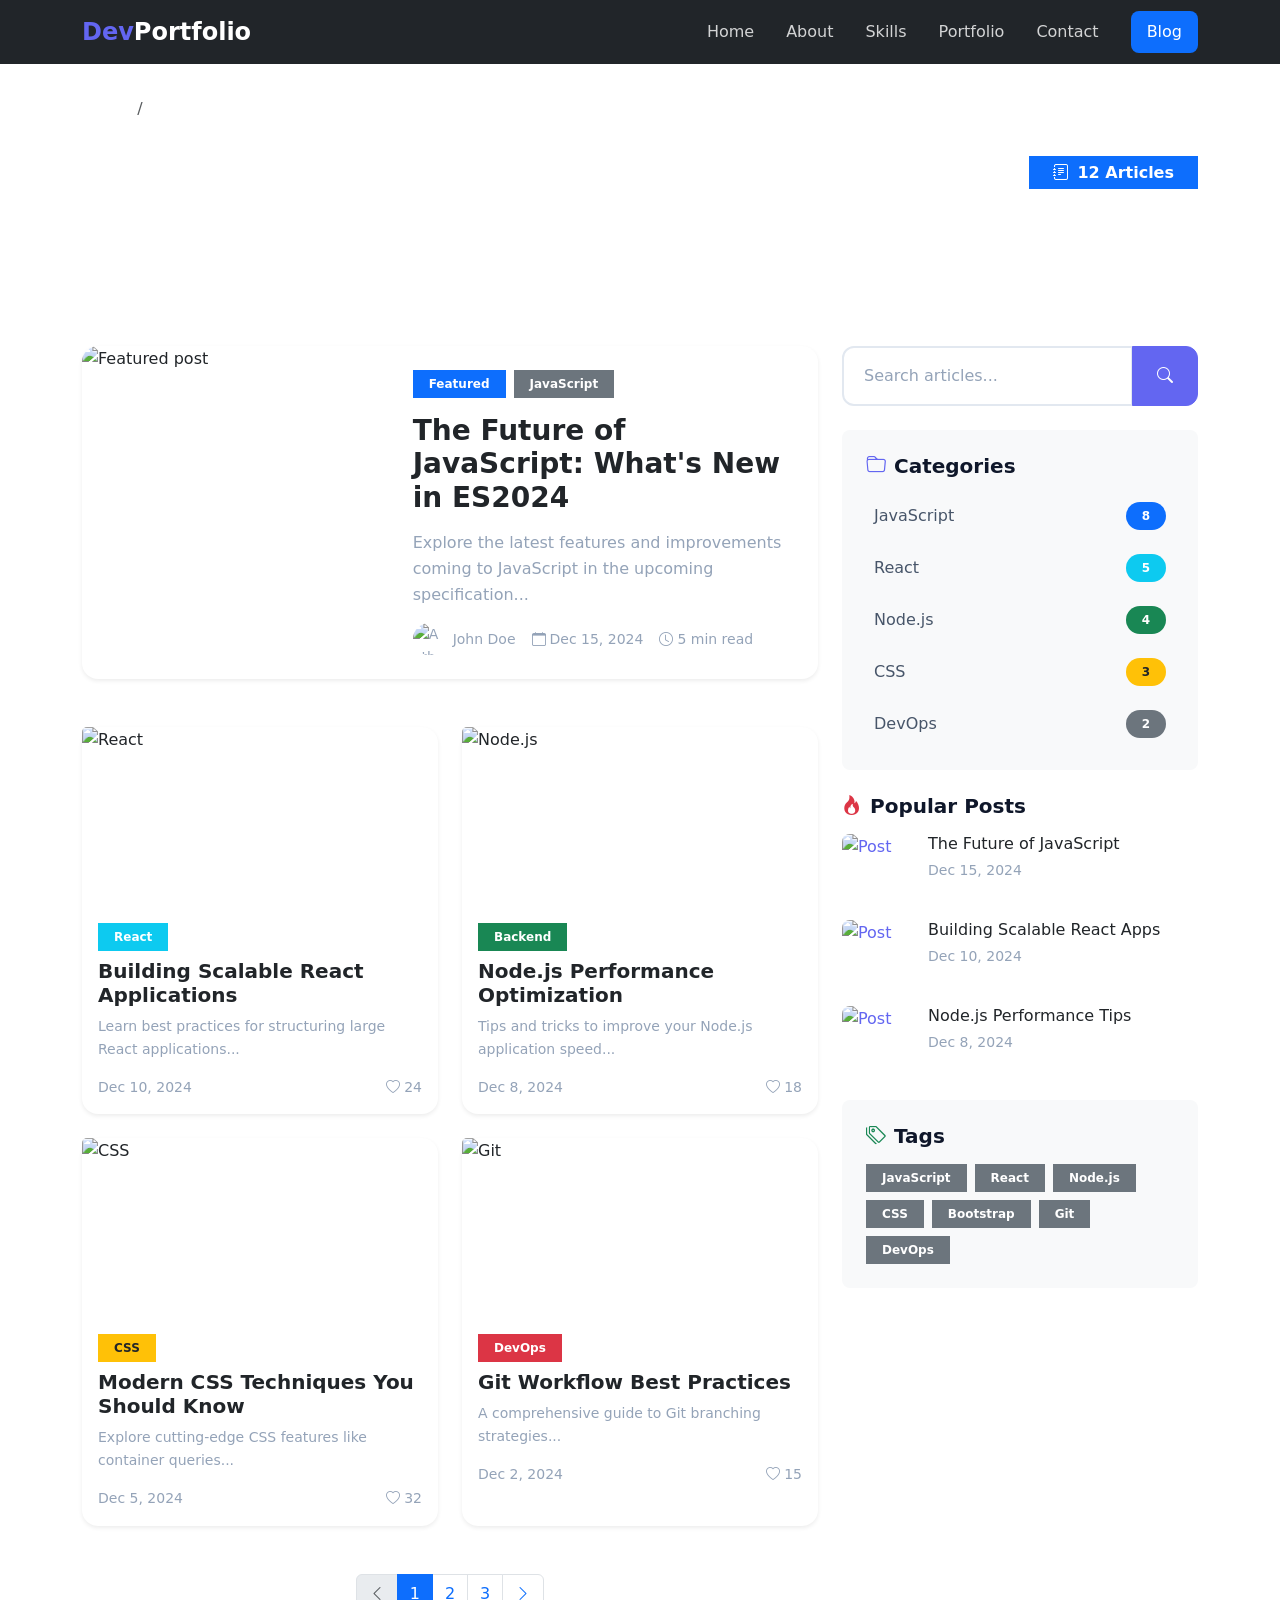
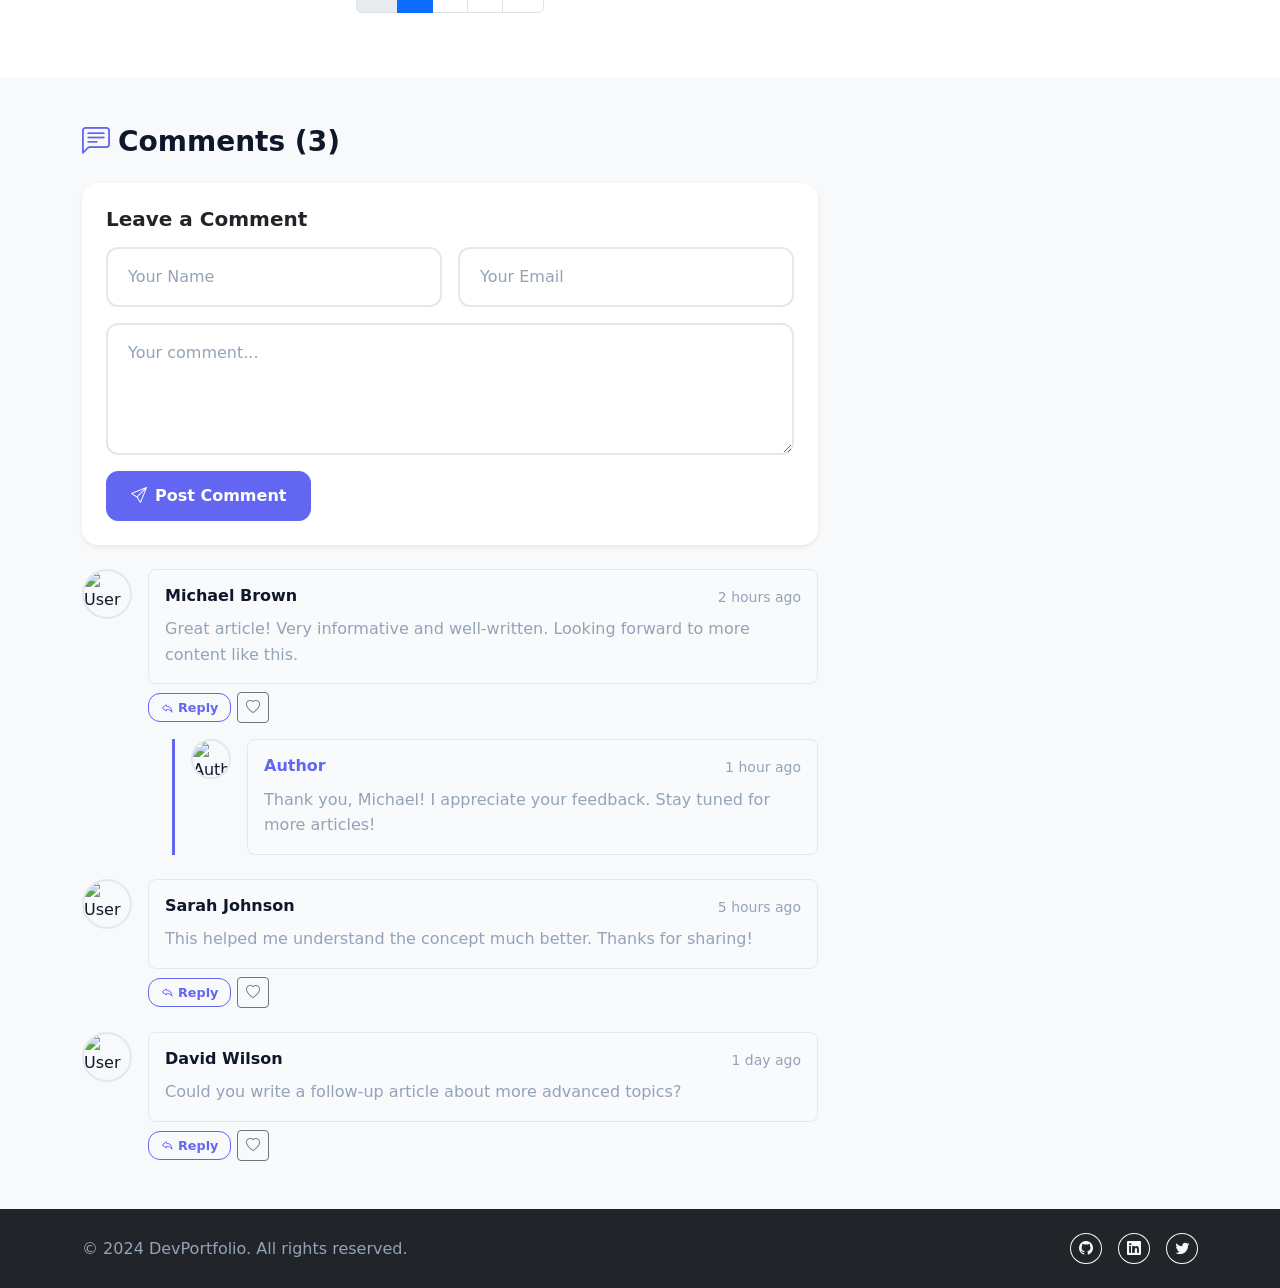
==== session_02_bootstrap/projects/portfolio_bootstrap/blog.html @ e846f102 "[SETUP] Initialize project structure" ====
<!DOCTYPE html>
<html lang="en">
<head>
    <meta charset="UTF-8">
    <meta name="viewport" content="width=device-width, initial-scale=1.0">
    <title>Blog - DevPortfolio</title>
    <!-- Bootstrap CSS -->
    <link href="https://cdn.jsdelivr.net/npm/bootstrap@5.3.2/dist/css/bootstrap.min.css" rel="stylesheet">
    <!-- Bootstrap Icons -->
    <link href="https://cdn.jsdelivr.net/npm/bootstrap-icons@1.11.1/font/bootstrap-icons.css" rel="stylesheet">
    <!-- Custom Theme -->
    <link href="css/custom-theme.css" rel="stylesheet">
    <!-- Blog CSS -->
    <link href="css/blog.css" rel="stylesheet">
</head>
<body>
    <!-- Navigation -->
    <nav class="navbar navbar-expand-lg navbar-dark bg-dark fixed-top">
        <div class="container">
            <a class="navbar-brand fw-bold" href="index.html">
                <span class="text-primary">Dev</span>Portfolio
            </a>
            <button class="navbar-toggler" type="button" data-bs-toggle="collapse" data-bs-target="#navbarNav">
                <span class="navbar-toggler-icon"></span>
            </button>
            <div class="collapse navbar-collapse" id="navbarNav">
                <ul class="navbar-nav ms-auto">
                    <li class="nav-item">
                        <a class="nav-link" href="index.html#home">Home</a>
                    </li>
                    <li class="nav-item">
                        <a class="nav-link" href="index.html#about">About</a>
                    </li>
                    <li class="nav-item">
                        <a class="nav-link" href="index.html#skills">Skills</a>
                    </li>
                    <li class="nav-item">
                        <a class="nav-link" href="index.html#portfolio">Portfolio</a>
                    </li>
                    <li class="nav-item">
                        <a class="nav-link" href="index.html#contact">Contact</a>
                    </li>
                    <li class="nav-item ms-lg-3">
                        <a class="nav-link active bg-primary rounded-3" href="blog.html">Blog</a>
                    </li>
                </ul>
            </div>
        </div>
    </nav>

    <!-- Page Header -->
    <section class="blog-header bg-gradient text-white py-5 mt-5">
        <div class="container">
            <div class="row align-items-center">
                <div class="col-lg-8">
                    <nav aria-label="breadcrumb">
                        <ol class="breadcrumb mb-3">
                            <li class="breadcrumb-item"><a href="index.html" class="text-white-50">Home</a></li>
                            <li class="breadcrumb-item active text-white">Blog</li>
                        </ol>
                    </nav>
                    <h1 class="display-4 fw-bold mb-3">Latest Articles</h1>
                    <p class="lead text-white-50">
                        Thoughts on web development, design, and technology
                    </p>
                </div>
                <div class="col-lg-4 text-lg-end">
                    <span class="badge bg-primary fs-6 px-4 py-2">
                        <i class="bi bi-journal-text me-2"></i>12 Articles
                    </span>
                </div>
            </div>
        </div>
    </section>

    <!-- Blog Content -->
    <section class="py-5">
        <div class="container">
            <div class="row">
                <!-- Main Content -->
                <div class="col-lg-8">
                    <!-- Featured Post -->
                    <article class="featured-post mb-5">
                        <div class="card border-0 shadow-sm overflow-hidden">
                            <div class="row g-0">
                                <div class="col-md-5">
                                    <img src="https://picsum.photos/500/350?random=30"
                                         class="img-fluid h-100 object-fit-cover" alt="Featured post">
                                </div>
                                <div class="col-md-7">
                                    <div class="card-body p-4">
                                        <div class="d-flex gap-2 mb-3">
                                            <span class="badge bg-primary">Featured</span>
                                            <span class="badge bg-secondary">JavaScript</span>
                                        </div>
                                        <h3 class="fw-bold mb-3">
                                            <a href="#" class="text-decoration-none text-dark stretched-link">
                                                The Future of JavaScript: What's New in ES2024
                                            </a>
                                        </h3>
                                        <p class="text-muted mb-3">
                                            Explore the latest features and improvements coming to JavaScript
                                            in the upcoming specification...
                                        </p>
                                        <div class="d-flex align-items-center text-muted small">
                                            <img src="https://picsum.photos/40/40?random=43"
                                                 alt="Author" class="rounded-circle me-2" width="32" height="32">
                                            <span class="me-3">John Doe</span>
                                            <span><i class="bi bi-calendar me-1"></i>Dec 15, 2024</span>
                                            <span class="ms-3"><i class="bi bi-clock me-1"></i>5 min read</span>
                                        </div>
                                    </div>
                                </div>
                            </div>
                        </div>
                    </article>

                    <!-- Blog Post Grid -->
                    <div class="row g-4 mb-5">
                        <div class="col-md-6">
                            <article class="blog-card card border-0 shadow-sm h-100">
                                <img src="https://picsum.photos/400/200?random=31"
                                     class="card-img-top" alt="React">
                                <div class="card-body">
                                    <span class="badge bg-info mb-2">React</span>
                                    <h5 class="fw-bold mb-2">
                                        <a href="#" class="text-decoration-none text-dark">
                                            Building Scalable React Applications
                                        </a>
                                    </h5>
                                    <p class="text-muted small mb-3">
                                        Learn best practices for structuring large React applications...
                                    </p>
                                    <div class="d-flex align-items-center text-muted small">
                                        <span>Dec 10, 2024</span>
                                        <span class="ms-auto"><i class="bi bi-heart me-1"></i>24</span>
                                    </div>
                                </div>
                            </article>
                        </div>
                        <div class="col-md-6">
                            <article class="blog-card card border-0 shadow-sm h-100">
                                <img src="https://picsum.photos/400/200?random=32"
                                     class="card-img-top" alt="Node.js">
                                <div class="card-body">
                                    <span class="badge bg-success mb-2">Backend</span>
                                    <h5 class="fw-bold mb-2">
                                        <a href="#" class="text-decoration-none text-dark">
                                            Node.js Performance Optimization
                                        </a>
                                    </h5>
                                    <p class="text-muted small mb-3">
                                        Tips and tricks to improve your Node.js application speed...
                                    </p>
                                    <div class="d-flex align-items-center text-muted small">
                                        <span>Dec 8, 2024</span>
                                        <span class="ms-auto"><i class="bi bi-heart me-1"></i>18</span>
                                    </div>
                                </div>
                            </article>
                        </div>
                        <div class="col-md-6">
                            <article class="blog-card card border-0 shadow-sm h-100">
                                <img src="https://picsum.photos/400/200?random=33"
                                     class="card-img-top" alt="CSS">
                                <div class="card-body">
                                    <span class="badge bg-warning text-dark mb-2">CSS</span>
                                    <h5 class="fw-bold mb-2">
                                        <a href="#" class="text-decoration-none text-dark">
                                            Modern CSS Techniques You Should Know
                                        </a>
                                    </h5>
                                    <p class="text-muted small mb-3">
                                        Explore cutting-edge CSS features like container queries...
                                    </p>
                                    <div class="d-flex align-items-center text-muted small">
                                        <span>Dec 5, 2024</span>
                                        <span class="ms-auto"><i class="bi bi-heart me-1"></i>32</span>
                                    </div>
                                </div>
                            </article>
                        </div>
                        <div class="col-md-6">
                            <article class="blog-card card border-0 shadow-sm h-100">
                                <img src="https://picsum.photos/400/200?random=34"
                                     class="card-img-top" alt="Git">
                                <div class="card-body">
                                    <span class="badge bg-danger mb-2">DevOps</span>
                                    <h5 class="fw-bold mb-2">
                                        <a href="#" class="text-decoration-none text-dark">
                                            Git Workflow Best Practices
                                        </a>
                                    </h5>
                                    <p class="text-muted small mb-3">
                                        A comprehensive guide to Git branching strategies...
                                    </p>
                                    <div class="d-flex align-items-center text-muted small">
                                        <span>Dec 2, 2024</span>
                                        <span class="ms-auto"><i class="bi bi-heart me-1"></i>15</span>
                                    </div>
                                </div>
                            </article>
                        </div>
                    </div>

                    <!-- Pagination -->
                    <nav aria-label="Blog pagination" class="mt-5">
                        <ul class="pagination justify-content-center">
                            <li class="page-item disabled">
                                <a class="page-link" href="#"><i class="bi bi-chevron-left"></i></a>
                            </li>
                            <li class="page-item active">
                                <a class="page-link bg-primary border-primary" href="#">1</a>
                            </li>
                            <li class="page-item">
                                <a class="page-link" href="#">2</a>
                            </li>
                            <li class="page-item">
                                <a class="page-link" href="#">3</a>
                            </li>
                            <li class="page-item">
                                <a class="page-link" href="#"><i class="bi bi-chevron-right"></i></a>
                            </li>
                        </ul>
                    </nav>
                </div>

                <!-- Sidebar -->
                <div class="col-lg-4">
                    <!-- Search Widget -->
                    <div class="sidebar-widget mb-4">
                        <div class="input-group">
                            <input type="text" class="form-control" placeholder="Search articles...">
                            <button class="btn btn-primary" type="button">
                                <i class="bi bi-search"></i>
                            </button>
                        </div>
                    </div>

                    <!-- Categories Widget -->
                    <div class="sidebar-widget bg-light rounded-3 p-4 mb-4">
                        <h5 class="fw-bold mb-3">
                            <i class="bi bi-folder me-2 text-primary"></i>Categories
                        </h5>
                        <ul class="list-unstyled mb-0">
                            <li class="mb-2">
                                <a href="#" class="text-decoration-none d-flex justify-content-between align-items-center p-2 rounded hover-bg">
                                    <span>JavaScript</span>
                                    <span class="badge bg-primary rounded-pill">8</span>
                                </a>
                            </li>
                            <li class="mb-2">
                                <a href="#" class="text-decoration-none d-flex justify-content-between align-items-center p-2 rounded hover-bg">
                                    <span>React</span>
                                    <span class="badge bg-info rounded-pill">5</span>
                                </a>
                            </li>
                            <li class="mb-2">
                                <a href="#" class="text-decoration-none d-flex justify-content-between align-items-center p-2 rounded hover-bg">
                                    <span>Node.js</span>
                                    <span class="badge bg-success rounded-pill">4</span>
                                </a>
                            </li>
                            <li class="mb-2">
                                <a href="#" class="text-decoration-none d-flex justify-content-between align-items-center p-2 rounded hover-bg">
                                    <span>CSS</span>
                                    <span class="badge bg-warning text-dark rounded-pill">3</span>
                                </a>
                            </li>
                            <li>
                                <a href="#" class="text-decoration-none d-flex justify-content-between align-items-center p-2 rounded hover-bg">
                                    <span>DevOps</span>
                                    <span class="badge bg-secondary rounded-pill">2</span>
                                </a>
                            </li>
                        </ul>
                    </div>

                    <!-- Popular Posts Widget -->
                    <div class="sidebar-widget mb-4">
                        <h5 class="fw-bold mb-3">
                            <i class="bi bi-fire me-2 text-danger"></i>Popular Posts
                        </h5>
                        <div class="popular-posts">
                            <a href="#" class="popular-post d-flex gap-3 mb-3 text-decoration-none">
                                <img src="https://picsum.photos/80/80?random=35"
                                     alt="Post" class="rounded-3 flex-shrink-0" width="70" height="70">
                                <div>
                                    <h6 class="mb-1 text-dark">The Future of JavaScript</h6>
                                    <small class="text-muted">Dec 15, 2024</small>
                                </div>
                            </a>
                            <a href="#" class="popular-post d-flex gap-3 mb-3 text-decoration-none">
                                <img src="https://picsum.photos/80/80?random=36"
                                     alt="Post" class="rounded-3 flex-shrink-0" width="70" height="70">
                                <div>
                                    <h6 class="mb-1 text-dark">Building Scalable React Apps</h6>
                                    <small class="text-muted">Dec 10, 2024</small>
                                </div>
                            </a>
                            <a href="#" class="popular-post d-flex gap-3 text-decoration-none">
                                <img src="https://picsum.photos/80/80?random=37"
                                     alt="Post" class="rounded-3 flex-shrink-0" width="70" height="70">
                                <div>
                                    <h6 class="mb-1 text-dark">Node.js Performance Tips</h6>
                                    <small class="text-muted">Dec 8, 2024</small>
                                </div>
                            </a>
                        </div>
                    </div>

                    <!-- Tags Widget -->
                    <div class="sidebar-widget bg-light rounded-3 p-4">
                        <h5 class="fw-bold mb-3">
                            <i class="bi bi-tags me-2 text-success"></i>Tags
                        </h5>
                        <div class="d-flex flex-wrap gap-2">
                            <a href="#" class="badge bg-secondary text-white text-decoration-none py-2 px-3">JavaScript</a>
                            <a href="#" class="badge bg-secondary text-white text-decoration-none py-2 px-3">React</a>
                            <a href="#" class="badge bg-secondary text-white text-decoration-none py-2 px-3">Node.js</a>
                            <a href="#" class="badge bg-secondary text-white text-decoration-none py-2 px-3">CSS</a>
                            <a href="#" class="badge bg-secondary text-white text-decoration-none py-2 px-3">Bootstrap</a>
                            <a href="#" class="badge bg-secondary text-white text-decoration-none py-2 px-3">Git</a>
                            <a href="#" class="badge bg-secondary text-white text-decoration-none py-2 px-3">DevOps</a>
                        </div>
                    </div>
                </div>
            </div>
        </div>
    </section>

    <!-- Comment Section -->
    <section class="py-5 bg-light" id="comments">
        <div class="container">
            <div class="row">
                <div class="col-lg-8">
                    <h3 class="fw-bold mb-4">
                        <i class="bi bi-chat-left-text me-2 text-primary"></i>Comments (3)
                    </h3>

                    <!-- Comment Form -->
                    <div class="comment-form card border-0 shadow-sm p-4 mb-4">
                        <h5 class="fw-bold mb-3">Leave a Comment</h5>
                        <form id="commentForm">
                            <div class="row g-3">
                                <div class="col-md-6">
                                    <input type="text" class="form-control" placeholder="Your Name" required>
                                </div>
                                <div class="col-md-6">
                                    <input type="email" class="form-control" placeholder="Your Email" required>
                                </div>
                                <div class="col-12">
                                    <textarea class="form-control" rows="4" placeholder="Your comment..." required></textarea>
                                </div>
                                <div class="col-12">
                                    <button type="submit" class="btn btn-primary">
                                        <i class="bi bi-send me-2"></i>Post Comment
                                    </button>
                                </div>
                            </div>
                        </form>
                    </div>

                    <!-- Comment List -->
                    <div class="comments-list">
                        <!-- Comment 1 -->
                        <div class="comment-item d-flex gap-3 mb-4">
                            <img src="https://picsum.photos/50/50?random=39"
                                 alt="User" class="rounded-circle flex-shrink-0" width="50" height="50">
                            <div class="comment-content flex-grow-1">
                                <div class="bg-light rounded-3 p-3">
                                    <div class="d-flex justify-content-between mb-2">
                                        <h6 class="fw-bold mb-0">Michael Brown</h6>
                                        <small class="text-muted">2 hours ago</small>
                                    </div>
                                    <p class="mb-0 text-muted">Great article! Very informative and well-written. Looking forward to more content like this.</p>
                                </div>
                                <div class="mt-2">
                                    <button class="btn btn-sm btn-outline-primary reply-btn">
                                        <i class="bi bi-reply me-1"></i>Reply
                                    </button>
                                    <button class="btn btn-sm btn-outline-secondary">
                                        <i class="bi bi-heart"></i>
                                    </button>
                                </div>

                                <!-- Nested Reply -->
                                <div class="comment-reply ms-4 mt-3">
                                    <div class="d-flex gap-3">
                                        <img src="https://picsum.photos/40/40?random=43"
                                             alt="Author" class="rounded-circle flex-shrink-0" width="40" height="40">
                                        <div class="bg-light rounded-3 p-3 flex-grow-1">
                                            <div class="d-flex justify-content-between mb-2">
                                                <h6 class="fw-bold mb-0 text-primary">Author</h6>
                                                <small class="text-muted">1 hour ago</small>
                                            </div>
                                            <p class="mb-0 text-muted">Thank you, Michael! I appreciate your feedback. Stay tuned for more articles!</p>
                                        </div>
                                    </div>
                                </div>
                            </div>
                        </div>

                        <!-- Comment 2 -->
                        <div class="comment-item d-flex gap-3 mb-4">
                            <img src="https://picsum.photos/50/50?random=40"
                                 alt="User" class="rounded-circle flex-shrink-0" width="50" height="50">
                            <div class="comment-content flex-grow-1">
                                <div class="bg-light rounded-3 p-3">
                                    <div class="d-flex justify-content-between mb-2">
                                        <h6 class="fw-bold mb-0">Sarah Johnson</h6>
                                        <small class="text-muted">5 hours ago</small>
                                    </div>
                                    <p class="mb-0 text-muted">This helped me understand the concept much better. Thanks for sharing!</p>
                                </div>
                                <div class="mt-2">
                                    <button class="btn btn-sm btn-outline-primary reply-btn">
                                        <i class="bi bi-reply me-1"></i>Reply
                                    </button>
                                    <button class="btn btn-sm btn-outline-secondary">
                                        <i class="bi bi-heart"></i>
                                    </button>
                                </div>
                            </div>
                        </div>

                        <!-- Comment 3 -->
                        <div class="comment-item d-flex gap-3">
                            <img src="https://picsum.photos/50/50?random=41"
                                 alt="User" class="rounded-circle flex-shrink-0" width="50" height="50">
                            <div class="comment-content flex-grow-1">
                                <div class="bg-light rounded-3 p-3">
                                    <div class="d-flex justify-content-between mb-2">
                                        <h6 class="fw-bold mb-0">David Wilson</h6>
                                        <small class="text-muted">1 day ago</small>
                                    </div>
                                    <p class="mb-0 text-muted">Could you write a follow-up article about more advanced topics?</p>
                                </div>
                                <div class="mt-2">
                                    <button class="btn btn-sm btn-outline-primary reply-btn">
                                        <i class="bi bi-reply me-1"></i>Reply
                                    </button>
                                    <button class="btn btn-sm btn-outline-secondary">
                                        <i class="bi bi-heart"></i>
                                    </button>
                                </div>
                            </div>
                        </div>
                    </div>
                </div>
            </div>
        </div>
    </section>

    <!-- Footer -->
    <footer class="bg-dark text-white py-4">
        <div class="container">
            <div class="row align-items-center">
                <div class="col-md-6 text-center text-md-start mb-3 mb-md-0">
                    <p class="mb-0 text-muted">&copy; 2024 DevPortfolio. All rights reserved.</p>
                </div>
                <div class="col-md-6 text-center text-md-end">
                    <div class="d-flex justify-content-center justify-content-md-end gap-3">
                        <a href="#" class="btn btn-outline-light btn-sm rounded-circle">
                            <i class="bi bi-github"></i>
                        </a>
                        <a href="#" class="btn btn-outline-light btn-sm rounded-circle">
                            <i class="bi bi-linkedin"></i>
                        </a>
                        <a href="#" class="btn btn-outline-light btn-sm rounded-circle">
                            <i class="bi bi-twitter"></i>
                        </a>
                    </div>
                </div>
            </div>
        </div>
    </footer>

    <!-- Bootstrap JS -->
    <script src="https://cdn.jsdelivr.net/npm/bootstrap@5.3.2/dist/js/bootstrap.bundle.min.js"></script>
    <!-- Custom JS -->
    <script src="js/main.js"></script>
</body>
</html>
---- session_02_bootstrap/projects/portfolio_bootstrap/css/custom-theme.css ----
/* Custom Bootstrap Theme */
:root {
    --primary: #6366f1;
    --primary-dark: #4f46e5;
    --primary-light: rgba(99, 102, 241, 0.1);
    --secondary: #64748b;
    --success: #22c55e;
    --info: #06b6d4;
    --warning: #f59e0b;
    --danger: #ef4444;
    --light: #f8fafc;
    --dark: #0f172a;
    --body-bg: #ffffff;
    --body-color: #334155;
    --card-bg: #ffffff;
    --card-border: #e2e8f0;
    --navbar-bg: rgba(255, 255, 255, 0.95);
    --navbar-border: rgba(0, 0, 0, 0.1);
    --text-muted: #94a3b8;
    --shadow-sm: 0 1px 2px rgba(0, 0, 0, 0.05);
    --shadow-md: 0 4px 6px -1px rgba(0, 0, 0, 0.1);
    --shadow-lg: 0 10px 15px -3px rgba(0, 0, 0, 0.1);
    --shadow-xl: 0 20px 25px -5px rgba(0, 0, 0, 0.1);
    --border-radius-sm: 0.5rem;
    --border-radius: 0.75rem;
    --border-radius-lg: 1rem;
    --border-radius-xl: 1.5rem;
    --transition-fast: 0.15s ease;
    --transition-normal: 0.3s ease;
}

/* Light mode (default) */
:root[data-theme="light"],
:root {
    --bg-primary: #ffffff;
    --bg-secondary: #f8fafc;
    --bg-tertiary: #f1f5f9;
    --text-primary: #0f172a;
    --text-secondary: #475569;
    --accent-color: #6366f1;
    --accent-hover: #4f46e5;
    --accent-light: rgba(99, 102, 241, 0.1);
    --card-bg: #ffffff;
    --card-border: #e2e8f0;
    --border-color: #e2e8f0;
    --navbar-bg: rgba(255, 255, 255, 0.98);
    --navbar-border: rgba(0, 0, 0, 0.05);
    --overlay-bg: rgba(15, 23, 42, 0.85);
    --error-color: #ef4444;
    --success-color: #22c55e;
    --warning-color: #f59e0b;
}

/* Dark mode */
:root[data-theme="dark"] {
    --bg-primary: #0f172a;
    --bg-secondary: #1e293b;
    --bg-tertiary: #334155;
    --text-primary: #f8fafc;
    --text-secondary: #cbd5e1;
    --accent-color: #818cf8;
    --accent-hover: #6366f1;
    --accent-light: rgba(129, 140, 248, 0.15);
    --card-bg: #1e293b;
    --card-border: #334155;
    --border-color: #334155;
    --navbar-bg: rgba(15, 23, 42, 0.98);
    --navbar-border: rgba(255, 255, 255, 0.05);
    --overlay-bg: rgba(0, 0, 0, 0.85);
}

/* Base Styles */
* {
    margin: 0;
    padding: 0;
    box-sizing: border-box;
}

html {
    scroll-behavior: smooth;
}

body {
    background-color: var(--bg-primary);
    color: var(--text-primary);
    font-family: 'Segoe UI', system-ui, -apple-system, sans-serif;
    line-height: 1.6;
    transition: background-color var(--transition-normal), color var(--transition-normal);
}

a {
    color: var(--accent-color);
    text-decoration: none;
    transition: color var(--transition-fast);
}

a:hover {
    color: var(--accent-hover);
}

/* Typography */
.display-3 {
    font-size: 3rem;
}

.display-4 {
    font-size: 2.5rem;
}

.display-5 {
    font-size: 2rem;
}

/* Background Gradient */
.bg-gradient {
    background: linear-gradient(135deg, var(--bg-secondary) 0%, var(--bg-tertiary) 100%);
}

.bg-gradient-dark {
    background: linear-gradient(135deg, var(--dark) 0%, #1e293b 100%);
}

/* Cards */
.card {
    background-color: var(--card-bg);
    border: 1px solid var(--card-border);
    border-radius: var(--border-radius-lg);
    transition: transform var(--transition-normal), box-shadow var(--transition-normal), background-color var(--transition-normal);
}

.card:hover {
    transform: translateY(-3px);
    box-shadow: var(--shadow-lg);
}

/* Buttons */
.btn-primary {
    background-color: var(--accent-color);
    border-color: var(--accent-color);
    color: white;
    font-weight: 600;
    padding: 0.75rem 1.5rem;
    border-radius: var(--border-radius);
    transition: all var(--transition-normal);
}

.btn-primary:hover {
    background-color: var(--accent-hover);
    border-color: var(--accent-hover);
    color: white;
    transform: translateY(-2px);
    box-shadow: var(--shadow-md);
}

.btn-outline-primary {
    color: var(--accent-color);
    border-color: var(--accent-color);
    font-weight: 600;
    padding: 0.75rem 1.5rem;
    border-radius: var(--border-radius);
    transition: all var(--transition-normal);
}

.btn-outline-primary:hover {
    background-color: var(--accent-color);
    border-color: var(--accent-color);
    color: white;
    transform: translateY(-2px);
}

/* Form Controls */
.form-control,
.form-control-lg {
    background-color: var(--bg-primary);
    border: 2px solid var(--border-color);
    color: var(--text-primary);
    border-radius: var(--border-radius);
    padding: 1rem 1.25rem;
    transition: all var(--transition-normal);
}

.form-control:focus,
.form-control-lg:focus {
    border-color: var(--accent-color);
    box-shadow: 0 0 0 4px var(--accent-light);
    outline: none;
}

.form-control::placeholder {
    color: var(--text-muted);
}

/* Progress Bars */
.progress {
    background-color: var(--bg-tertiary);
    border-radius: var(--border-radius-full);
    overflow: hidden;
}

.progress-bar {
    background-color: var(--accent-color);
    transition: width 1s ease-out;
}

/* Badges */
.badge {
    font-weight: 600;
    padding: 0.5rem 1rem;
    border-radius: var(--border-radius-full);
}

/* Navbar */
.navbar-dark .navbar-nav .nav-link {
    color: rgba(255, 255, 255, 0.8);
    font-weight: 500;
    padding: 0.5rem 1rem;
    border-radius: var(--border-radius);
    transition: all var(--transition-fast);
}

.navbar-dark .navbar-nav .nav-link:hover,
.navbar-dark .navbar-nav .nav-link.active {
    color: white;
    background-color: var(--accent-color);
}

.navbar-dark .navbar-brand {
    font-size: 1.5rem;
    font-weight: 700;
}

.navbar-dark .navbar-brand .text-primary {
    color: var(--accent-color) !important;
}

/* Portfolio Card */
.portfolio-card .card-img-top {
    height: 200px;
    object-fit: cover;
    transition: transform 0.4s ease;
}

.portfolio-card:hover .card-img-top {
    transform: scale(1.05);
}

/* Skill Card */
.skill-card {
    transition: transform var(--transition-normal), box-shadow var(--transition-normal);
}

.skill-card:hover {
    transform: translateY(-3px);
    box-shadow: var(--shadow-md);
}

/* Footer */
footer {
    background-color: var(--dark);
    color: white;
}

/* Text Colors */
.text-primary {
    color: var(--accent-color) !important;
}

.text-muted {
    color: var(--text-muted) !important;
}

/* Shadows */
.shadow-sm {
    box-shadow: var(--shadow-sm);
}

.shadow-lg {
    box-shadow: var(--shadow-lg);
}

/* Border Radius */
.rounded-3 {
    border-radius: var(--border-radius-lg);
}

.rounded-4 {
    border-radius: var(--border-radius-xl);
}

/* Hover Background */
.hover-bg:hover {
    background-color: var(--accent-light);
}

/* Responsive Typography */
@media (max-width: 768px) {
    .display-3 {
        font-size: 2.5rem;
    }

    .display-4 {
        font-size: 2rem;
    }

    .display-5 {
        font-size: 1.75rem;
    }
}
---- session_02_bootstrap/projects/portfolio_bootstrap/css/blog.css ----
/* Blog Page Styles */

/* Blog Header */
.blog-header {
    padding-top: 6rem;
    padding-bottom: 3rem;
    background: linear-gradient(135deg, var(--accent-color) 0%, var(--accent-hover) 100%);
}

/* Featured Post */
.featured-post .card {
    transition: transform var(--transition-normal), box-shadow var(--transition-normal);
}

.featured-post .card:hover {
    transform: translateY(-5px);
    box-shadow: var(--shadow-xl);
}

.featured-post .card-img-top {
    height: 100%;
    min-height: 280px;
    object-fit: cover;
}

/* Blog Cards */
.blog-card {
    transition: transform var(--transition-normal), box-shadow var(--transition-normal);
}

.blog-card:hover {
    transform: translateY(-5px);
    box-shadow: var(--shadow-lg);
}

.blog-card .card-img-top {
    height: 180px;
    object-fit: cover;
    transition: transform 0.4s ease;
}

.blog-card:hover .card-img-top {
    transform: scale(1.05);
}

/* Sidebar Widgets */
.sidebar-widget {
    transition: transform var(--transition-normal);
}

.sidebar-widget:hover {
    transform: translateY(-3px);
}

/* Search Widget */
.search-widget .input-group {
    border-radius: var(--border-radius-lg);
    overflow: hidden;
    box-shadow: var(--shadow-sm);
}

.search-widget .form-control {
    border: none;
    padding: 1rem 1.25rem;
}

.search-widget .btn {
    border: none;
    padding: 0 1.25rem;
}

/* Categories List */
.sidebar-widget ul li a {
    color: var(--text-secondary);
    transition: all var(--transition-fast);
    padding: 0.75rem 1rem;
    border-radius: var(--border-radius);
}

.sidebar-widget ul li a:hover {
    color: var(--accent-color);
    background-color: var(--accent-light);
}

/* Popular Posts */
.popular-post {
    transition: transform var(--transition-fast);
}

.popular-post:hover {
    transform: translateX(5px);
}

.popular-post img {
    transition: transform var(--transition-normal);
}

.popular-post:hover img {
    transform: scale(1.05);
}

/* Tags */
.sidebar-widget .badge {
    transition: all var(--transition-fast);
}

.sidebar-widget .badge:hover {
    background-color: var(--accent-color) !important;
    color: white !important;
    transform: translateY(-2px);
}

/* Comment Section */
.comment-form {
    border-radius: var(--border-radius-lg);
}

.comment-item img {
    transition: transform var(--transition-fast);
}

.comment-item:hover img {
    transform: scale(1.05);
}

.comment-content .bg-light {
    background-color: var(--bg-secondary) !important;
    border: 1px solid var(--border-color);
    transition: background-color var(--transition-normal);
}

[data-theme="dark"] .comment-content .bg-light {
    background-color: var(--bg-tertiary) !important;
}

/* Reply Button */
.reply-btn {
    font-size: 0.8rem;
    padding: 0.25rem 0.75rem;
    transition: all var(--transition-fast);
}

.reply-btn:hover {
    background-color: var(--accent-color);
    color: white;
    border-color: var(--accent-color);
}

/* Reply Form */
.reply-form {
    margin-top: 1rem;
    padding: 1rem;
    background-color: var(--bg-secondary);
    border-radius: var(--border-radius);
    display: none;
}

.reply-form.active {
    display: block;
    animation: slideDown 0.3s ease;
}

@keyframes slideDown {
    from {
        opacity: 0;
        transform: translateY(-10px);
    }
    to {
        opacity: 1;
        transform: translateY(0);
    }
}

/* Author Badge */
.author-badge {
    background-color: var(--accent-color);
    color: white;
    font-size: 0.7rem;
    padding: 0.2rem 0.5rem;
    border-radius: var(--border-radius-full);
    margin-left: 0.5rem;
}

/* Comment Avatar Ring */
.comment-item img {
    border: 2px solid var(--border-color);
    transition: border-color var(--transition-fast);
}

.comment-item:hover img {
    border-color: var(--accent-color);
}

/* Nested Comments */
.comment-reply {
    border-left: 3px solid var(--accent-color);
    padding-left: 1rem;
}

/* Responsive */
@media (max-width: 992px) {
    .featured-post .card-img-top {
        min-height: 200px;
    }

    .sidebar-widget {
        margin-bottom: 2rem;
    }
}

@media (max-width: 768px) {
    .blog-header {
        padding-top: 5rem;
        text-align: center;
    }

    .blog-header .text-lg-end {
        text-align: center;
        margin-top: 1rem;
    }

    .comment-reply {
        margin-left: 0;
        padding-left: 0;
        border-left: none;
    }
}
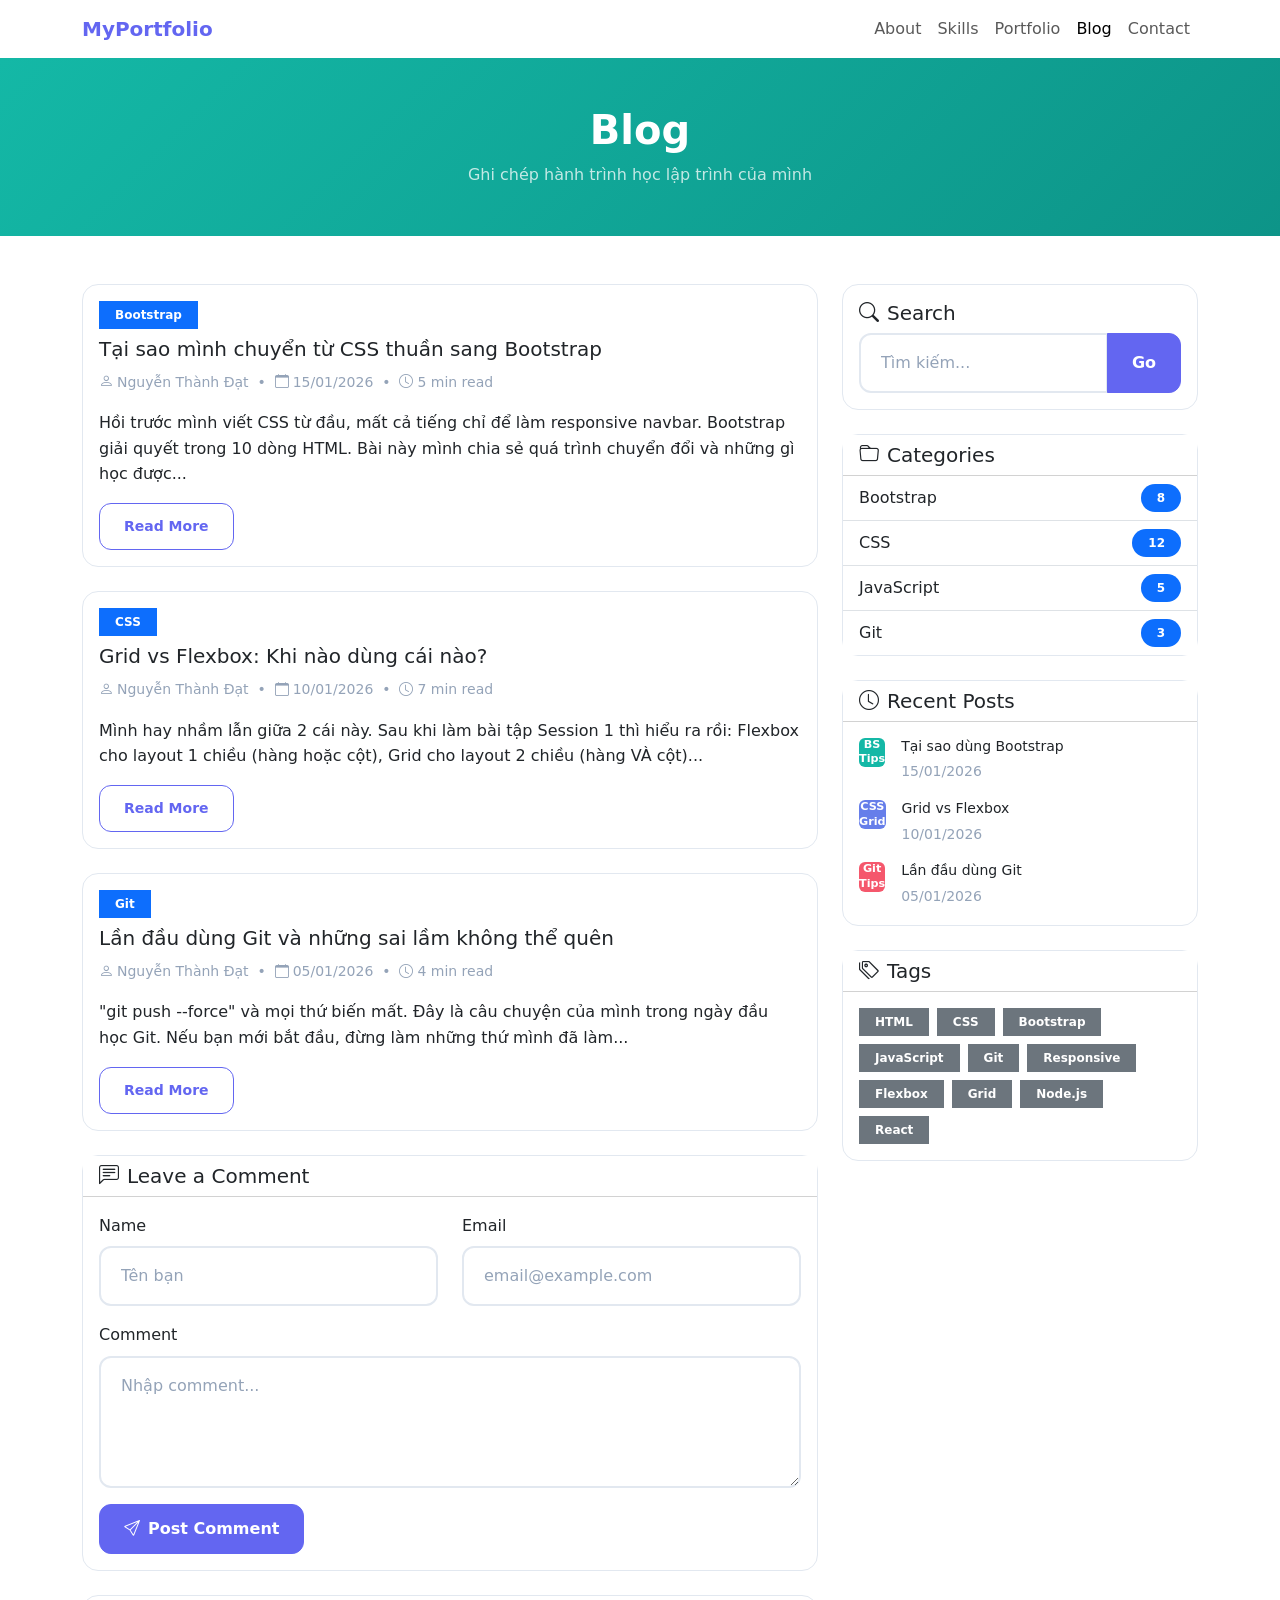
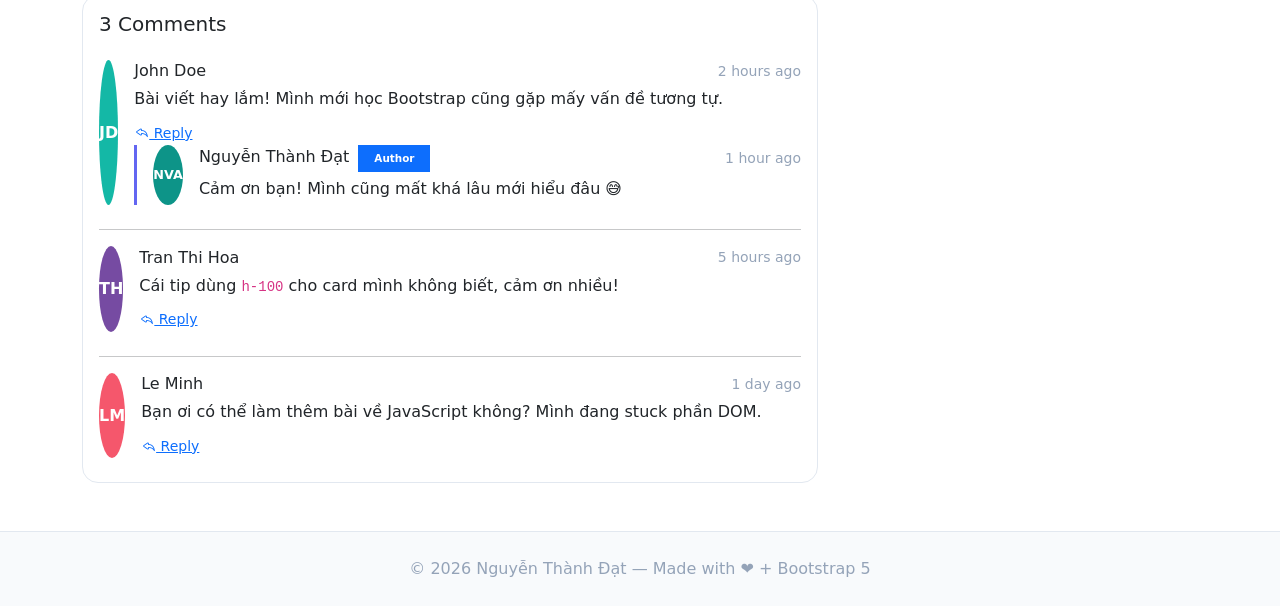
==== commit 820caed9: "[FEATURE] Create blog post cards layout" ====
--- a/session_02_bootstrap/projects/portfolio_bootstrap/blog.html
+++ b/session_02_bootstrap/projects/portfolio_bootstrap/blog.html
@@ -3,482 +3,383 @@
 <head>
     <meta charset="UTF-8">
     <meta name="viewport" content="width=device-width, initial-scale=1.0">
-    <title>Blog - DevPortfolio</title>
-    <!-- Bootstrap CSS -->
+    <title>Blog — MyPortfolio</title>
+
+    <!-- Bootstrap 5 CSS -->
     <link href="https://cdn.jsdelivr.net/npm/bootstrap@5.3.2/dist/css/bootstrap.min.css" rel="stylesheet">
     <!-- Bootstrap Icons -->
-    <link href="https://cdn.jsdelivr.net/npm/bootstrap-icons@1.11.1/font/bootstrap-icons.css" rel="stylesheet">
-    <!-- Custom Theme -->
-    <link href="css/custom-theme.css" rel="stylesheet">
-    <!-- Blog CSS -->
-    <link href="css/blog.css" rel="stylesheet">
+    <link href="https://cdn.jsdelivr.net/npm/bootstrap-icons@1.11.0/font/bootstrap-icons.css" rel="stylesheet">
+
+    <!-- CSS riêng — đặt sau Bootstrap -->
+    <link rel="stylesheet" href="css/custom-theme.css">
+    <link rel="stylesheet" href="css/blog.css">
+    <link rel="stylesheet" href="css/comments.css">
 </head>
 <body>
-    <!-- Navigation -->
-    <nav class="navbar navbar-expand-lg navbar-dark bg-dark fixed-top">
-        <div class="container">
-            <a class="navbar-brand fw-bold" href="index.html">
-                <span class="text-primary">Dev</span>Portfolio
-            </a>
-            <button class="navbar-toggler" type="button" data-bs-toggle="collapse" data-bs-target="#navbarNav">
-                <span class="navbar-toggler-icon"></span>
-            </button>
-            <div class="collapse navbar-collapse" id="navbarNav">
-                <ul class="navbar-nav ms-auto">
-                    <li class="nav-item">
-                        <a class="nav-link" href="index.html#home">Home</a>
-                    </li>
-                    <li class="nav-item">
-                        <a class="nav-link" href="index.html#about">About</a>
-                    </li>
-                    <li class="nav-item">
-                        <a class="nav-link" href="index.html#skills">Skills</a>
-                    </li>
-                    <li class="nav-item">
-                        <a class="nav-link" href="index.html#portfolio">Portfolio</a>
-                    </li>
-                    <li class="nav-item">
-                        <a class="nav-link" href="index.html#contact">Contact</a>
-                    </li>
-                    <li class="nav-item ms-lg-3">
-                        <a class="nav-link active bg-primary rounded-3" href="blog.html">Blog</a>
-                    </li>
-                </ul>
+
+<!-- ===== NAVBAR ===== -->
+<nav class="navbar navbar-expand-lg navbar-light bg-white sticky-top">
+    <div class="container">
+        <a class="navbar-brand fw-bold text-primary" href="index.html">MyPortfolio</a>
+        <button class="navbar-toggler" type="button"
+                data-bs-toggle="collapse"
+                data-bs-target="#navbarNav"
+                aria-controls="navbarNav"
+                aria-expanded="false"
+                aria-label="Toggle navigation">
+            <span class="navbar-toggler-icon"></span>
+        </button>
+        <div class="collapse navbar-collapse" id="navbarNav">
+            <ul class="navbar-nav ms-auto">
+                <li class="nav-item"><a class="nav-link" href="index.html#about">About</a></li>
+                <li class="nav-item"><a class="nav-link" href="index.html#skills">Skills</a></li>
+                <li class="nav-item"><a class="nav-link" href="index.html#portfolio">Portfolio</a></li>
+                <li class="nav-item"><a class="nav-link active" href="blog.html">Blog</a></li>
+                <li class="nav-item"><a class="nav-link" href="index.html#contact">Contact</a></li>
+            </ul>
+        </div>
+    </div>
+</nav>
+
+<!-- Page header -->
+<div class="py-5 text-center text-white" style="background: linear-gradient(135deg, #14b8a6, #0d9488);">
+    <div class="container">
+        <h1 class="fw-bold mb-2">Blog</h1>
+        <p class="opacity-75 mb-0">Ghi chép hành trình học lập trình của mình</p>
+    </div>
+</div>
+
+<!-- ===== BLOG LAYOUT + SIDEBAR =====
+     Bài 2.2: layout 2 cột
+     - col-lg-8: nội dung blog (bên trái)
+     - col-lg-4: sidebar (bên phải)
+     - Trên mobile (<992px): 2 cột chồng lên nhau
+-->
+<section class="py-5">
+    <div class="container">
+        <div class="row g-4">
+
+            <!-- ===== MAIN CONTENT (8 cột) ===== -->
+            <div class="col-lg-8">
+
+                <!-- Blog Post 1 -->
+                <article class="card mb-4">
+                    <div class="card-body">
+                        <span class="badge bg-primary mb-2">Bootstrap</span>
+                        <h3 class="card-title h5">Tại sao mình chuyển từ CSS thuần sang Bootstrap</h3>
+                        <p class="card-text text-muted">
+                            <small>
+                                <i class="bi bi-person me-1"></i>Nguyễn Thành Đạt &nbsp;•&nbsp;
+                                <i class="bi bi-calendar me-1"></i>15/01/2026 &nbsp;•&nbsp;
+                                <i class="bi bi-clock me-1"></i>5 min read
+                            </small>
+                        </p>
+                        <p class="card-text">
+                            Hồi trước mình viết CSS từ đầu, mất cả tiếng chỉ để làm responsive navbar.
+                            Bootstrap giải quyết trong 10 dòng HTML. Bài này mình chia sẻ quá trình
+                            chuyển đổi và những gì học được...
+                        </p>
+                        <a href="#" class="btn btn-outline-primary btn-sm">Read More</a>
+                    </div>
+                </article>
+
+                <!-- Blog Post 2 -->
+                <article class="card mb-4">
+                    <div class="card-body">
+                        <span class="badge bg-primary mb-2">CSS</span>
+                        <h3 class="card-title h5">Grid vs Flexbox: Khi nào dùng cái nào?</h3>
+                        <p class="card-text text-muted">
+                            <small>
+                                <i class="bi bi-person me-1"></i>Nguyễn Thành Đạt &nbsp;•&nbsp;
+                                <i class="bi bi-calendar me-1"></i>10/01/2026 &nbsp;•&nbsp;
+                                <i class="bi bi-clock me-1"></i>7 min read
+                            </small>
+                        </p>
+                        <p class="card-text">
+                            Mình hay nhầm lẫn giữa 2 cái này. Sau khi làm bài tập Session 1 thì hiểu ra rồi:
+                            Flexbox cho layout 1 chiều (hàng hoặc cột), Grid cho layout 2 chiều (hàng VÀ cột)...
+                        </p>
+                        <a href="#" class="btn btn-outline-primary btn-sm">Read More</a>
+                    </div>
+                </article>
+
+                <!-- Blog Post 3 -->
+                <article class="card mb-4">
+                    <div class="card-body">
+                        <span class="badge bg-primary mb-2">Git</span>
+                        <h3 class="card-title h5">Lần đầu dùng Git và những sai lầm không thể quên</h3>
+                        <p class="card-text text-muted">
+                            <small>
+                                <i class="bi bi-person me-1"></i>Nguyễn Thành Đạt &nbsp;•&nbsp;
+                                <i class="bi bi-calendar me-1"></i>05/01/2026 &nbsp;•&nbsp;
+                                <i class="bi bi-clock me-1"></i>4 min read
+                            </small>
+                        </p>
+                        <p class="card-text">
+                            "git push --force" và mọi thứ biến mất. Đây là câu chuyện của mình trong ngày
+                            đầu học Git. Nếu bạn mới bắt đầu, đừng làm những thứ mình đã làm...
+                        </p>
+                        <a href="#" class="btn btn-outline-primary btn-sm">Read More</a>
+                    </div>
+                </article>
+
+                <!-- =========================================
+                     Bài 2.3: COMMENT SECTION
+                     ========================================= -->
+
+                <!-- Comment Form -->
+                <div class="card mb-4">
+                    <div class="card-header bg-white">
+                        <h5 class="mb-0">
+                            <i class="bi bi-chat-left-text me-2"></i>Leave a Comment
+                        </h5>
+                    </div>
+                    <div class="card-body">
+                        <!-- Bootstrap form — dùng form-control, form-label -->
+                        <form id="commentForm">
+                            <div class="row">
+                                <div class="col-md-6 mb-3">
+                                    <label for="name" class="form-label">Name</label>
+                                    <input type="text" class="form-control" id="name"
+                                           placeholder="Tên bạn" required>
+                                </div>
+                                <div class="col-md-6 mb-3">
+                                    <label for="email" class="form-label">Email</label>
+                                    <input type="email" class="form-control" id="email"
+                                           placeholder="email@example.com" required>
+                                </div>
+                            </div>
+                            <div class="mb-3">
+                                <label for="comment" class="form-label">Comment</label>
+                                <textarea class="form-control" id="comment" rows="4"
+                                          placeholder="Nhập comment..." required></textarea>
+                            </div>
+                            <button type="submit" class="btn btn-primary">
+                                <i class="bi bi-send me-2"></i>Post Comment
+                            </button>
+                        </form>
+                    </div>
+                </div>
+
+                <!-- Comments Display -->
+                <div class="card">
+                    <div class="card-body">
+                        <h5 class="mb-4">3 Comments</h5>
+
+                        <!-- Comment 1 — có nested reply -->
+                        <div class="mb-4">
+                            <div class="d-flex">
+                                <!-- Avatar — dùng div giả thay ảnh thật -->
+                                <div class="rounded-circle avatar-lg me-3 d-flex align-items-center justify-content-center text-white fw-bold"
+                                     style="background:#14b8a6;">JD</div>
+                                <div class="flex-grow-1">
+                                    <div class="d-flex justify-content-between align-items-center">
+                                        <h6 class="mb-0">John Doe</h6>
+                                        <small class="text-muted">2 hours ago</small>
+                                    </div>
+                                    <p class="mb-2 mt-1">
+                                        Bài viết hay lắm! Mình mới học Bootstrap cũng gặp mấy vấn đề tương tự.
+                                    </p>
+                                    <button class="btn-reply btn btn-sm btn-link p-0">
+                                        <i class="bi bi-reply"></i> Reply
+                                    </button>
+
+                                    <!-- Nested reply — thụt vào, có border-left -->
+                                    <div class="comment-reply">
+                                        <div class="d-flex">
+                                            <div class="rounded-circle avatar-sm me-3 d-flex align-items-center justify-content-center text-white fw-bold"
+                                                 style="background:#0d9488; font-size:0.8rem;">NVA</div>
+                                            <div class="flex-grow-1">
+                                                <div class="d-flex justify-content-between align-items-center">
+                                                    <h6 class="mb-0">
+                                                        Nguyễn Thành Đạt
+                                                        <span class="badge bg-primary ms-1" style="font-size:0.65rem;">Author</span>
+                                                    </h6>
+                                                    <small class="text-muted">1 hour ago</small>
+                                                </div>
+                                                <p class="mb-1 mt-1">
+                                                    Cảm ơn bạn! Mình cũng mất khá lâu mới hiểu đâu 😅
+                                                </p>
+                                            </div>
+                                        </div>
+                                    </div>
+                                </div>
+                            </div>
+                        </div>
+
+                        <hr>
+
+                        <!-- Comment 2 -->
+                        <div class="mb-4">
+                            <div class="d-flex">
+                                <div class="rounded-circle avatar-lg me-3 d-flex align-items-center justify-content-center text-white fw-bold"
+                                     style="background:#764ba2;">TH</div>
+                                <div class="flex-grow-1">
+                                    <div class="d-flex justify-content-between align-items-center">
+                                        <h6 class="mb-0">Tran Thi Hoa</h6>
+                                        <small class="text-muted">5 hours ago</small>
+                                    </div>
+                                    <p class="mb-2 mt-1">
+                                        Cái tip dùng <code>h-100</code> cho card mình không biết, cảm ơn nhiều!
+                                    </p>
+                                    <button class="btn-reply btn btn-sm btn-link p-0">
+                                        <i class="bi bi-reply"></i> Reply
+                                    </button>
+                                </div>
+                            </div>
+                        </div>
+
+                        <hr>
+
+                        <!-- Comment 3 -->
+                        <div class="mb-2">
+                            <div class="d-flex">
+                                <div class="rounded-circle avatar-lg me-3 d-flex align-items-center justify-content-center text-white fw-bold"
+                                     style="background:#f5576c;">LM</div>
+                                <div class="flex-grow-1">
+                                    <div class="d-flex justify-content-between align-items-center">
+                                        <h6 class="mb-0">Le Minh</h6>
+                                        <small class="text-muted">1 day ago</small>
+                                    </div>
+                                    <p class="mb-2 mt-1">
+                                        Bạn ơi có thể làm thêm bài về JavaScript không? Mình đang stuck phần DOM.
+                                    </p>
+                                    <button class="btn-reply btn btn-sm btn-link p-0">
+                                        <i class="bi bi-reply"></i> Reply
+                                    </button>
+                                </div>
+                            </div>
+                        </div>
+
+                    </div>
+                </div>
+                <!-- end comments -->
+
             </div>
-        </div>
-    </nav>
-
-    <!-- Page Header -->
-    <section class="blog-header bg-gradient text-white py-5 mt-5">
-        <div class="container">
-            <div class="row align-items-center">
-                <div class="col-lg-8">
-                    <nav aria-label="breadcrumb">
-                        <ol class="breadcrumb mb-3">
-                            <li class="breadcrumb-item"><a href="index.html" class="text-white-50">Home</a></li>
-                            <li class="breadcrumb-item active text-white">Blog</li>
-                        </ol>
-                    </nav>
-                    <h1 class="display-4 fw-bold mb-3">Latest Articles</h1>
-                    <p class="lead text-white-50">
-                        Thoughts on web development, design, and technology
-                    </p>
-                </div>
-                <div class="col-lg-4 text-lg-end">
-                    <span class="badge bg-primary fs-6 px-4 py-2">
-                        <i class="bi bi-journal-text me-2"></i>12 Articles
-                    </span>
+            <!-- end col-lg-8 -->
+
+            <!-- ===== SIDEBAR (4 cột) =====
+                 Bài 2.2: sticky-sidebar class defined in blog.css
+                 Trên mobile: sidebar hiện bên dưới blog posts
+            -->
+            <div class="col-lg-4">
+                <div class="sticky-sidebar">
+
+                    <!-- Widget 1: Search -->
+                    <div class="card mb-4">
+                        <div class="card-body">
+                            <h5 class="card-title">
+                                <i class="bi bi-search me-2"></i>Search
+                            </h5>
+                            <div class="input-group">
+                                <input type="text" class="form-control" placeholder="Tìm kiếm...">
+                                <button class="btn btn-primary" type="button">Go</button>
+                            </div>
+                        </div>
+                    </div>
+
+                    <!-- Widget 2: Categories -->
+                    <div class="card mb-4">
+                        <div class="card-header bg-white">
+                            <h5 class="mb-0">
+                                <i class="bi bi-folder me-2"></i>Categories
+                            </h5>
+                        </div>
+                        <!-- list-group-flush: bỏ border ngoài cùng -->
+                        <ul class="list-group list-group-flush">
+                            <li class="list-group-item d-flex justify-content-between align-items-center">
+                                Bootstrap
+                                <span class="badge bg-primary rounded-pill">8</span>
+                            </li>
+                            <li class="list-group-item d-flex justify-content-between align-items-center">
+                                CSS
+                                <span class="badge bg-primary rounded-pill">12</span>
+                            </li>
+                            <li class="list-group-item d-flex justify-content-between align-items-center">
+                                JavaScript
+                                <span class="badge bg-primary rounded-pill">5</span>
+                            </li>
+                            <li class="list-group-item d-flex justify-content-between align-items-center">
+                                Git
+                                <span class="badge bg-primary rounded-pill">3</span>
+                            </li>
+                        </ul>
+                    </div>
+
+                    <!-- Widget 3: Recent Posts -->
+                    <div class="card mb-4">
+                        <div class="card-header bg-white">
+                            <h5 class="mb-0">
+                                <i class="bi bi-clock me-2"></i>Recent Posts
+                            </h5>
+                        </div>
+                        <div class="card-body">
+                            <div class="d-flex mb-3 align-items-start">
+                                <div class="rounded recent-thumb me-3 d-flex align-items-center justify-content-center text-white fw-bold"
+                                     style="background:#14b8a6; font-size:0.7rem; text-align:center; line-height:1.3;">BS<br>Tips</div>
+                                <div>
+                                    <h6 class="mb-1 small">Tại sao dùng Bootstrap</h6>
+                                    <small class="text-muted">15/01/2026</small>
+                                </div>
+                            </div>
+                            <div class="d-flex mb-3 align-items-start">
+                                <div class="rounded recent-thumb me-3 d-flex align-items-center justify-content-center text-white fw-bold"
+                                     style="background:#667eea; font-size:0.7rem; text-align:center; line-height:1.3;">CSS<br>Grid</div>
+                                <div>
+                                    <h6 class="mb-1 small">Grid vs Flexbox</h6>
+                                    <small class="text-muted">10/01/2026</small>
+                                </div>
+                            </div>
+                            <div class="d-flex align-items-start">
+                                <div class="rounded recent-thumb me-3 d-flex align-items-center justify-content-center text-white fw-bold"
+                                     style="background:#f5576c; font-size:0.7rem; text-align:center; line-height:1.3;">Git<br>Tips</div>
+                                <div>
+                                    <h6 class="mb-1 small">Lần đầu dùng Git</h6>
+                                    <small class="text-muted">05/01/2026</small>
+                                </div>
+                            </div>
+                        </div>
+                    </div>
+
+                    <!-- Widget 4: Tags Cloud -->
+                    <div class="card mb-4">
+                        <div class="card-header bg-white">
+                            <h5 class="mb-0">
+                                <i class="bi bi-tags me-2"></i>Tags
+                            </h5>
+                        </div>
+                        <div class="card-body">
+                            <!-- d-flex flex-wrap gap-2: tags tự xuống dòng -->
+                            <div class="d-flex flex-wrap gap-2">
+                                <span class="badge bg-secondary tag-badge">HTML</span>
+                                <span class="badge bg-secondary tag-badge">CSS</span>
+                                <span class="badge bg-secondary tag-badge">Bootstrap</span>
+                                <span class="badge bg-secondary tag-badge">JavaScript</span>
+                                <span class="badge bg-secondary tag-badge">Git</span>
+                                <span class="badge bg-secondary tag-badge">Responsive</span>
+                                <span class="badge bg-secondary tag-badge">Flexbox</span>
+                                <span class="badge bg-secondary tag-badge">Grid</span>
+                                <span class="badge bg-secondary tag-badge">Node.js</span>
+                                <span class="badge bg-secondary tag-badge">React</span>
+                            </div>
+                        </div>
+                    </div>
+
                 </div>
             </div>
+            <!-- end col-lg-4 sidebar -->
+
         </div>
-    </section>
-
-    <!-- Blog Content -->
-    <section class="py-5">
-        <div class="container">
-            <div class="row">
-                <!-- Main Content -->
-                <div class="col-lg-8">
-                    <!-- Featured Post -->
-                    <article class="featured-post mb-5">
-                        <div class="card border-0 shadow-sm overflow-hidden">
-                            <div class="row g-0">
-                                <div class="col-md-5">
-                                    <img src="https://picsum.photos/500/350?random=30"
-                                         class="img-fluid h-100 object-fit-cover" alt="Featured post">
-                                </div>
-                                <div class="col-md-7">
-                                    <div class="card-body p-4">
-                                        <div class="d-flex gap-2 mb-3">
-                                            <span class="badge bg-primary">Featured</span>
-                                            <span class="badge bg-secondary">JavaScript</span>
-                                        </div>
-                                        <h3 class="fw-bold mb-3">
-                                            <a href="#" class="text-decoration-none text-dark stretched-link">
-                                                The Future of JavaScript: What's New in ES2024
-                                            </a>
-                                        </h3>
-                                        <p class="text-muted mb-3">
-                                            Explore the latest features and improvements coming to JavaScript
-                                            in the upcoming specification...
-                                        </p>
-                                        <div class="d-flex align-items-center text-muted small">
-                                            <img src="https://picsum.photos/40/40?random=43"
-                                                 alt="Author" class="rounded-circle me-2" width="32" height="32">
-                                            <span class="me-3">John Doe</span>
-                                            <span><i class="bi bi-calendar me-1"></i>Dec 15, 2024</span>
-                                            <span class="ms-3"><i class="bi bi-clock me-1"></i>5 min read</span>
-                                        </div>
-                                    </div>
-                                </div>
-                            </div>
-                        </div>
-                    </article>
-
-                    <!-- Blog Post Grid -->
-                    <div class="row g-4 mb-5">
-                        <div class="col-md-6">
-                            <article class="blog-card card border-0 shadow-sm h-100">
-                                <img src="https://picsum.photos/400/200?random=31"
-                                     class="card-img-top" alt="React">
-                                <div class="card-body">
-                                    <span class="badge bg-info mb-2">React</span>
-                                    <h5 class="fw-bold mb-2">
-                                        <a href="#" class="text-decoration-none text-dark">
-                                            Building Scalable React Applications
-                                        </a>
-                                    </h5>
-                                    <p class="text-muted small mb-3">
-                                        Learn best practices for structuring large React applications...
-                                    </p>
-                                    <div class="d-flex align-items-center text-muted small">
-                                        <span>Dec 10, 2024</span>
-                                        <span class="ms-auto"><i class="bi bi-heart me-1"></i>24</span>
-                                    </div>
-                                </div>
-                            </article>
-                        </div>
-                        <div class="col-md-6">
-                            <article class="blog-card card border-0 shadow-sm h-100">
-                                <img src="https://picsum.photos/400/200?random=32"
-                                     class="card-img-top" alt="Node.js">
-                                <div class="card-body">
-                                    <span class="badge bg-success mb-2">Backend</span>
-                                    <h5 class="fw-bold mb-2">
-                                        <a href="#" class="text-decoration-none text-dark">
-                                            Node.js Performance Optimization
-                                        </a>
-                                    </h5>
-                                    <p class="text-muted small mb-3">
-                                        Tips and tricks to improve your Node.js application speed...
-                                    </p>
-                                    <div class="d-flex align-items-center text-muted small">
-                                        <span>Dec 8, 2024</span>
-                                        <span class="ms-auto"><i class="bi bi-heart me-1"></i>18</span>
-                                    </div>
-                                </div>
-                            </article>
-                        </div>
-                        <div class="col-md-6">
-                            <article class="blog-card card border-0 shadow-sm h-100">
-                                <img src="https://picsum.photos/400/200?random=33"
-                                     class="card-img-top" alt="CSS">
-                                <div class="card-body">
-                                    <span class="badge bg-warning text-dark mb-2">CSS</span>
-                                    <h5 class="fw-bold mb-2">
-                                        <a href="#" class="text-decoration-none text-dark">
-                                            Modern CSS Techniques You Should Know
-                                        </a>
-                                    </h5>
-                                    <p class="text-muted small mb-3">
-                                        Explore cutting-edge CSS features like container queries...
-                                    </p>
-                                    <div class="d-flex align-items-center text-muted small">
-                                        <span>Dec 5, 2024</span>
-                                        <span class="ms-auto"><i class="bi bi-heart me-1"></i>32</span>
-                                    </div>
-                                </div>
-                            </article>
-                        </div>
-                        <div class="col-md-6">
-                            <article class="blog-card card border-0 shadow-sm h-100">
-                                <img src="https://picsum.photos/400/200?random=34"
-                                     class="card-img-top" alt="Git">
-                                <div class="card-body">
-                                    <span class="badge bg-danger mb-2">DevOps</span>
-                                    <h5 class="fw-bold mb-2">
-                                        <a href="#" class="text-decoration-none text-dark">
-                                            Git Workflow Best Practices
-                                        </a>
-                                    </h5>
-                                    <p class="text-muted small mb-3">
-                                        A comprehensive guide to Git branching strategies...
-                                    </p>
-                                    <div class="d-flex align-items-center text-muted small">
-                                        <span>Dec 2, 2024</span>
-                                        <span class="ms-auto"><i class="bi bi-heart me-1"></i>15</span>
-                                    </div>
-                                </div>
-                            </article>
-                        </div>
-                    </div>
-
-                    <!-- Pagination -->
-                    <nav aria-label="Blog pagination" class="mt-5">
-                        <ul class="pagination justify-content-center">
-                            <li class="page-item disabled">
-                                <a class="page-link" href="#"><i class="bi bi-chevron-left"></i></a>
-                            </li>
-                            <li class="page-item active">
-                                <a class="page-link bg-primary border-primary" href="#">1</a>
-                            </li>
-                            <li class="page-item">
-                                <a class="page-link" href="#">2</a>
-                            </li>
-                            <li class="page-item">
-                                <a class="page-link" href="#">3</a>
-                            </li>
-                            <li class="page-item">
-                                <a class="page-link" href="#"><i class="bi bi-chevron-right"></i></a>
-                            </li>
-                        </ul>
-                    </nav>
-                </div>
-
-                <!-- Sidebar -->
-                <div class="col-lg-4">
-                    <!-- Search Widget -->
-                    <div class="sidebar-widget mb-4">
-                        <div class="input-group">
-                            <input type="text" class="form-control" placeholder="Search articles...">
-                            <button class="btn btn-primary" type="button">
-                                <i class="bi bi-search"></i>
-                            </button>
-                        </div>
-                    </div>
-
-                    <!-- Categories Widget -->
-                    <div class="sidebar-widget bg-light rounded-3 p-4 mb-4">
-                        <h5 class="fw-bold mb-3">
-                            <i class="bi bi-folder me-2 text-primary"></i>Categories
-                        </h5>
-                        <ul class="list-unstyled mb-0">
-                            <li class="mb-2">
-                                <a href="#" class="text-decoration-none d-flex justify-content-between align-items-center p-2 rounded hover-bg">
-                                    <span>JavaScript</span>
-                                    <span class="badge bg-primary rounded-pill">8</span>
-                                </a>
-                            </li>
-                            <li class="mb-2">
-                                <a href="#" class="text-decoration-none d-flex justify-content-between align-items-center p-2 rounded hover-bg">
-                                    <span>React</span>
-                                    <span class="badge bg-info rounded-pill">5</span>
-                                </a>
-                            </li>
-                            <li class="mb-2">
-                                <a href="#" class="text-decoration-none d-flex justify-content-between align-items-center p-2 rounded hover-bg">
-                                    <span>Node.js</span>
-                                    <span class="badge bg-success rounded-pill">4</span>
-                                </a>
-                            </li>
-                            <li class="mb-2">
-                                <a href="#" class="text-decoration-none d-flex justify-content-between align-items-center p-2 rounded hover-bg">
-                                    <span>CSS</span>
-                                    <span class="badge bg-warning text-dark rounded-pill">3</span>
-                                </a>
-                            </li>
-                            <li>
-                                <a href="#" class="text-decoration-none d-flex justify-content-between align-items-center p-2 rounded hover-bg">
-                                    <span>DevOps</span>
-                                    <span class="badge bg-secondary rounded-pill">2</span>
-                                </a>
-                            </li>
-                        </ul>
-                    </div>
-
-                    <!-- Popular Posts Widget -->
-                    <div class="sidebar-widget mb-4">
-                        <h5 class="fw-bold mb-3">
-                            <i class="bi bi-fire me-2 text-danger"></i>Popular Posts
-                        </h5>
-                        <div class="popular-posts">
-                            <a href="#" class="popular-post d-flex gap-3 mb-3 text-decoration-none">
-                                <img src="https://picsum.photos/80/80?random=35"
-                                     alt="Post" class="rounded-3 flex-shrink-0" width="70" height="70">
-                                <div>
-                                    <h6 class="mb-1 text-dark">The Future of JavaScript</h6>
-                                    <small class="text-muted">Dec 15, 2024</small>
-                                </div>
-                            </a>
-                            <a href="#" class="popular-post d-flex gap-3 mb-3 text-decoration-none">
-                                <img src="https://picsum.photos/80/80?random=36"
-                                     alt="Post" class="rounded-3 flex-shrink-0" width="70" height="70">
-                                <div>
-                                    <h6 class="mb-1 text-dark">Building Scalable React Apps</h6>
-                                    <small class="text-muted">Dec 10, 2024</small>
-                                </div>
-                            </a>
-                            <a href="#" class="popular-post d-flex gap-3 text-decoration-none">
-                                <img src="https://picsum.photos/80/80?random=37"
-                                     alt="Post" class="rounded-3 flex-shrink-0" width="70" height="70">
-                                <div>
-                                    <h6 class="mb-1 text-dark">Node.js Performance Tips</h6>
-                                    <small class="text-muted">Dec 8, 2024</small>
-                                </div>
-                            </a>
-                        </div>
-                    </div>
-
-                    <!-- Tags Widget -->
-                    <div class="sidebar-widget bg-light rounded-3 p-4">
-                        <h5 class="fw-bold mb-3">
-                            <i class="bi bi-tags me-2 text-success"></i>Tags
-                        </h5>
-                        <div class="d-flex flex-wrap gap-2">
-                            <a href="#" class="badge bg-secondary text-white text-decoration-none py-2 px-3">JavaScript</a>
-                            <a href="#" class="badge bg-secondary text-white text-decoration-none py-2 px-3">React</a>
-                            <a href="#" class="badge bg-secondary text-white text-decoration-none py-2 px-3">Node.js</a>
-                            <a href="#" class="badge bg-secondary text-white text-decoration-none py-2 px-3">CSS</a>
-                            <a href="#" class="badge bg-secondary text-white text-decoration-none py-2 px-3">Bootstrap</a>
-                            <a href="#" class="badge bg-secondary text-white text-decoration-none py-2 px-3">Git</a>
-                            <a href="#" class="badge bg-secondary text-white text-decoration-none py-2 px-3">DevOps</a>
-                        </div>
-                    </div>
-                </div>
-            </div>
-        </div>
-    </section>
-
-    <!-- Comment Section -->
-    <section class="py-5 bg-light" id="comments">
-        <div class="container">
-            <div class="row">
-                <div class="col-lg-8">
-                    <h3 class="fw-bold mb-4">
-                        <i class="bi bi-chat-left-text me-2 text-primary"></i>Comments (3)
-                    </h3>
-
-                    <!-- Comment Form -->
-                    <div class="comment-form card border-0 shadow-sm p-4 mb-4">
-                        <h5 class="fw-bold mb-3">Leave a Comment</h5>
-                        <form id="commentForm">
-                            <div class="row g-3">
-                                <div class="col-md-6">
-                                    <input type="text" class="form-control" placeholder="Your Name" required>
-                                </div>
-                                <div class="col-md-6">
-                                    <input type="email" class="form-control" placeholder="Your Email" required>
-                                </div>
-                                <div class="col-12">
-                                    <textarea class="form-control" rows="4" placeholder="Your comment..." required></textarea>
-                                </div>
-                                <div class="col-12">
-                                    <button type="submit" class="btn btn-primary">
-                                        <i class="bi bi-send me-2"></i>Post Comment
-                                    </button>
-                                </div>
-                            </div>
-                        </form>
-                    </div>
-
-                    <!-- Comment List -->
-                    <div class="comments-list">
-                        <!-- Comment 1 -->
-                        <div class="comment-item d-flex gap-3 mb-4">
-                            <img src="https://picsum.photos/50/50?random=39"
-                                 alt="User" class="rounded-circle flex-shrink-0" width="50" height="50">
-                            <div class="comment-content flex-grow-1">
-                                <div class="bg-light rounded-3 p-3">
-                                    <div class="d-flex justify-content-between mb-2">
-                                        <h6 class="fw-bold mb-0">Michael Brown</h6>
-                                        <small class="text-muted">2 hours ago</small>
-                                    </div>
-                                    <p class="mb-0 text-muted">Great article! Very informative and well-written. Looking forward to more content like this.</p>
-                                </div>
-                                <div class="mt-2">
-                                    <button class="btn btn-sm btn-outline-primary reply-btn">
-                                        <i class="bi bi-reply me-1"></i>Reply
-                                    </button>
-                                    <button class="btn btn-sm btn-outline-secondary">
-                                        <i class="bi bi-heart"></i>
-                                    </button>
-                                </div>
-
-                                <!-- Nested Reply -->
-                                <div class="comment-reply ms-4 mt-3">
-                                    <div class="d-flex gap-3">
-                                        <img src="https://picsum.photos/40/40?random=43"
-                                             alt="Author" class="rounded-circle flex-shrink-0" width="40" height="40">
-                                        <div class="bg-light rounded-3 p-3 flex-grow-1">
-                                            <div class="d-flex justify-content-between mb-2">
-                                                <h6 class="fw-bold mb-0 text-primary">Author</h6>
-                                                <small class="text-muted">1 hour ago</small>
-                                            </div>
-                                            <p class="mb-0 text-muted">Thank you, Michael! I appreciate your feedback. Stay tuned for more articles!</p>
-                                        </div>
-                                    </div>
-                                </div>
-                            </div>
-                        </div>
-
-                        <!-- Comment 2 -->
-                        <div class="comment-item d-flex gap-3 mb-4">
-                            <img src="https://picsum.photos/50/50?random=40"
-                                 alt="User" class="rounded-circle flex-shrink-0" width="50" height="50">
-                            <div class="comment-content flex-grow-1">
-                                <div class="bg-light rounded-3 p-3">
-                                    <div class="d-flex justify-content-between mb-2">
-                                        <h6 class="fw-bold mb-0">Sarah Johnson</h6>
-                                        <small class="text-muted">5 hours ago</small>
-                                    </div>
-                                    <p class="mb-0 text-muted">This helped me understand the concept much better. Thanks for sharing!</p>
-                                </div>
-                                <div class="mt-2">
-                                    <button class="btn btn-sm btn-outline-primary reply-btn">
-                                        <i class="bi bi-reply me-1"></i>Reply
-                                    </button>
-                                    <button class="btn btn-sm btn-outline-secondary">
-                                        <i class="bi bi-heart"></i>
-                                    </button>
-                                </div>
-                            </div>
-                        </div>
-
-                        <!-- Comment 3 -->
-                        <div class="comment-item d-flex gap-3">
-                            <img src="https://picsum.photos/50/50?random=41"
-                                 alt="User" class="rounded-circle flex-shrink-0" width="50" height="50">
-                            <div class="comment-content flex-grow-1">
-                                <div class="bg-light rounded-3 p-3">
-                                    <div class="d-flex justify-content-between mb-2">
-                                        <h6 class="fw-bold mb-0">David Wilson</h6>
-                                        <small class="text-muted">1 day ago</small>
-                                    </div>
-                                    <p class="mb-0 text-muted">Could you write a follow-up article about more advanced topics?</p>
-                                </div>
-                                <div class="mt-2">
-                                    <button class="btn btn-sm btn-outline-primary reply-btn">
-                                        <i class="bi bi-reply me-1"></i>Reply
-                                    </button>
-                                    <button class="btn btn-sm btn-outline-secondary">
-                                        <i class="bi bi-heart"></i>
-                                    </button>
-                                </div>
-                            </div>
-                        </div>
-                    </div>
-                </div>
-            </div>
-        </div>
-    </section>
-
-    <!-- Footer -->
-    <footer class="bg-dark text-white py-4">
-        <div class="container">
-            <div class="row align-items-center">
-                <div class="col-md-6 text-center text-md-start mb-3 mb-md-0">
-                    <p class="mb-0 text-muted">&copy; 2024 DevPortfolio. All rights reserved.</p>
-                </div>
-                <div class="col-md-6 text-center text-md-end">
-                    <div class="d-flex justify-content-center justify-content-md-end gap-3">
-                        <a href="#" class="btn btn-outline-light btn-sm rounded-circle">
-                            <i class="bi bi-github"></i>
-                        </a>
-                        <a href="#" class="btn btn-outline-light btn-sm rounded-circle">
-                            <i class="bi bi-linkedin"></i>
-                        </a>
-                        <a href="#" class="btn btn-outline-light btn-sm rounded-circle">
-                            <i class="bi bi-twitter"></i>
-                        </a>
-                    </div>
-                </div>
-            </div>
-        </div>
-    </footer>
-
-    <!-- Bootstrap JS -->
-    <script src="https://cdn.jsdelivr.net/npm/bootstrap@5.3.2/dist/js/bootstrap.bundle.min.js"></script>
-    <!-- Custom JS -->
-    <script src="js/main.js"></script>
+    </div>
+</section>
+
+<!-- Footer -->
+<footer class="py-4 text-center text-muted" style="background: #f8fafc; border-top: 1px solid #e2e8f0;">
+    <p class="mb-0">© 2026 Nguyễn Thành Đạt — Made with ❤️ + Bootstrap 5</p>
+</footer>
+
+<!-- Bootstrap JS -->
+<script src="https://cdn.jsdelivr.net/npm/bootstrap@5.3.2/dist/js/bootstrap.bundle.min.js"></script>
+<script src="js/main.js"></script>
 </body>
 </html>
--- a/session_02_bootstrap/projects/portfolio_bootstrap/css/comments.css
+++ b/session_02_bootstrap/projects/portfolio_bootstrap/css/comments.css
@@ -0,0 +1,261 @@
+/* Comment Section Styles */
+
+/* Comment Section Container */
+#comments {
+    border-top: 1px solid var(--border-color);
+}
+
+/* Comment Item */
+.comment-item {
+    transition: transform var(--transition-fast);
+}
+
+.comment-item:hover {
+    transform: translateX(5px);
+}
+
+/* Comment Avatar */
+.comment-item img {
+    object-fit: cover;
+    border: 3px solid transparent;
+    transition: all var(--transition-fast);
+}
+
+.comment-item:hover img {
+    border-color: var(--accent-color);
+    box-shadow: var(--shadow-md);
+}
+
+/* Comment Content */
+.comment-content .bg-light {
+    position: relative;
+    transition: all var(--transition-normal);
+}
+
+.comment-content .bg-light::before {
+    content: '';
+    position: absolute;
+    left: -8px;
+    top: 15px;
+    width: 0;
+    height: 0;
+    border-top: 8px solid transparent;
+    border-bottom: 8px solid transparent;
+    border-right: 8px solid var(--bg-secondary);
+}
+
+[data-theme="dark"] .comment-content .bg-light::before {
+    border-right-color: var(--bg-tertiary);
+}
+
+/* Comment Author Name */
+.comment-content h6 {
+    color: var(--text-primary);
+}
+
+/* Comment Timestamp */
+.comment-content small {
+    color: var(--text-muted);
+}
+
+/* Comment Text */
+.comment-content p {
+    line-height: 1.7;
+}
+
+/* Reply Button */
+.reply-btn {
+    color: var(--accent-color);
+    border: 1px solid var(--accent-color);
+    background: transparent;
+    font-weight: 500;
+    transition: all var(--transition-fast);
+}
+
+.reply-btn:hover {
+    background: var(--accent-color);
+    color: white;
+}
+
+.reply-btn i {
+    transition: transform var(--transition-fast);
+}
+
+.reply-btn:hover i {
+    transform: translateX(-3px);
+}
+
+/* Like Button */
+.btn-outline-secondary {
+    color: var(--text-muted);
+    border-color: var(--border-color);
+    font-weight: 500;
+    transition: all var(--transition-fast);
+}
+
+.btn-outline-secondary:hover {
+    background: var(--danger);
+    border-color: var(--danger);
+    color: white;
+}
+
+.btn-outline-secondary:hover i {
+    animation: heartBeat 0.5s ease;
+}
+
+@keyframes heartBeat {
+    0%, 100% { transform: scale(1); }
+    50% { transform: scale(1.3); }
+}
+
+/* Nested Replies */
+.comment-reply {
+    animation: fadeIn 0.4s ease;
+}
+
+@keyframes fadeIn {
+    from {
+        opacity: 0;
+        transform: translateY(-10px);
+    }
+    to {
+        opacity: 1;
+        transform: translateY(0);
+    }
+}
+
+/* Author Badge */
+.author-badge {
+    display: inline-flex;
+    align-items: center;
+    padding: 0.2rem 0.6rem;
+    background: linear-gradient(135deg, var(--accent-color), var(--accent-hover));
+    color: white;
+    font-size: 0.7rem;
+    font-weight: 600;
+    border-radius: var(--border-radius-full);
+    text-transform: uppercase;
+    letter-spacing: 0.5px;
+}
+
+/* Reply Form */
+.reply-form {
+    background: var(--bg-secondary);
+    border: 1px solid var(--border-color);
+    border-radius: var(--border-radius-lg);
+    padding: 1.5rem;
+    margin-top: 1rem;
+    animation: slideUp 0.3s ease;
+}
+
+@keyframes slideUp {
+    from {
+        opacity: 0;
+        transform: translateY(20px);
+    }
+    to {
+        opacity: 1;
+        transform: translateY(0);
+    }
+}
+
+.reply-form h6 {
+    color: var(--text-primary);
+    margin-bottom: 1rem;
+}
+
+/* Comment Form */
+.comment-form {
+    background: var(--card-bg);
+    border: 1px solid var(--card-border);
+    border-radius: var(--border-radius-xl);
+    transition: box-shadow var(--transition-normal);
+}
+
+.comment-form:hover {
+    box-shadow: var(--shadow-md);
+}
+
+.comment-form h5 {
+    color: var(--text-primary);
+}
+
+/* Comment Form Inputs */
+.comment-form .form-control {
+    border-radius: var(--border-radius);
+    border: 2px solid var(--border-color);
+    padding: 1rem;
+    transition: all var(--transition-normal);
+}
+
+.comment-form .form-control:focus {
+    border-color: var(--accent-color);
+    box-shadow: 0 0 0 4px var(--accent-light);
+}
+
+/* Comment Count Badge */
+.comment-count-badge {
+    display: inline-flex;
+    align-items: center;
+    padding: 0.5rem 1rem;
+    background: var(--accent-light);
+    color: var(--accent-color);
+    font-weight: 600;
+    border-radius: var(--border-radius-full);
+}
+
+/* Empty State */
+.empty-comments {
+    text-align: center;
+    padding: 3rem 1rem;
+}
+
+.empty-comments i {
+    font-size: 3rem;
+    color: var(--text-muted);
+    margin-bottom: 1rem;
+}
+
+.empty-comments h5 {
+    color: var(--text-secondary);
+}
+
+/* Loading State */
+.comment-loading {
+    display: flex;
+    align-items: center;
+    justify-content: center;
+    padding: 2rem;
+}
+
+.comment-loading::after {
+    content: '';
+    width: 30px;
+    height: 30px;
+    border: 3px solid var(--border-color);
+    border-top-color: var(--accent-color);
+    border-radius: 50%;
+    animation: spin 1s linear infinite;
+}
+
+@keyframes spin {
+    to { transform: rotate(360deg); }
+}
+
+/* Responsive */
+@media (max-width: 768px) {
+    .comment-reply {
+        padding-left: 0;
+        border-left: none;
+    }
+
+    .comment-content .bg-light::before {
+        display: none;
+    }
+
+    .reply-btn,
+    .btn-outline-secondary {
+        font-size: 0.75rem;
+        padding: 0.2rem 0.5rem;
+    }
+}
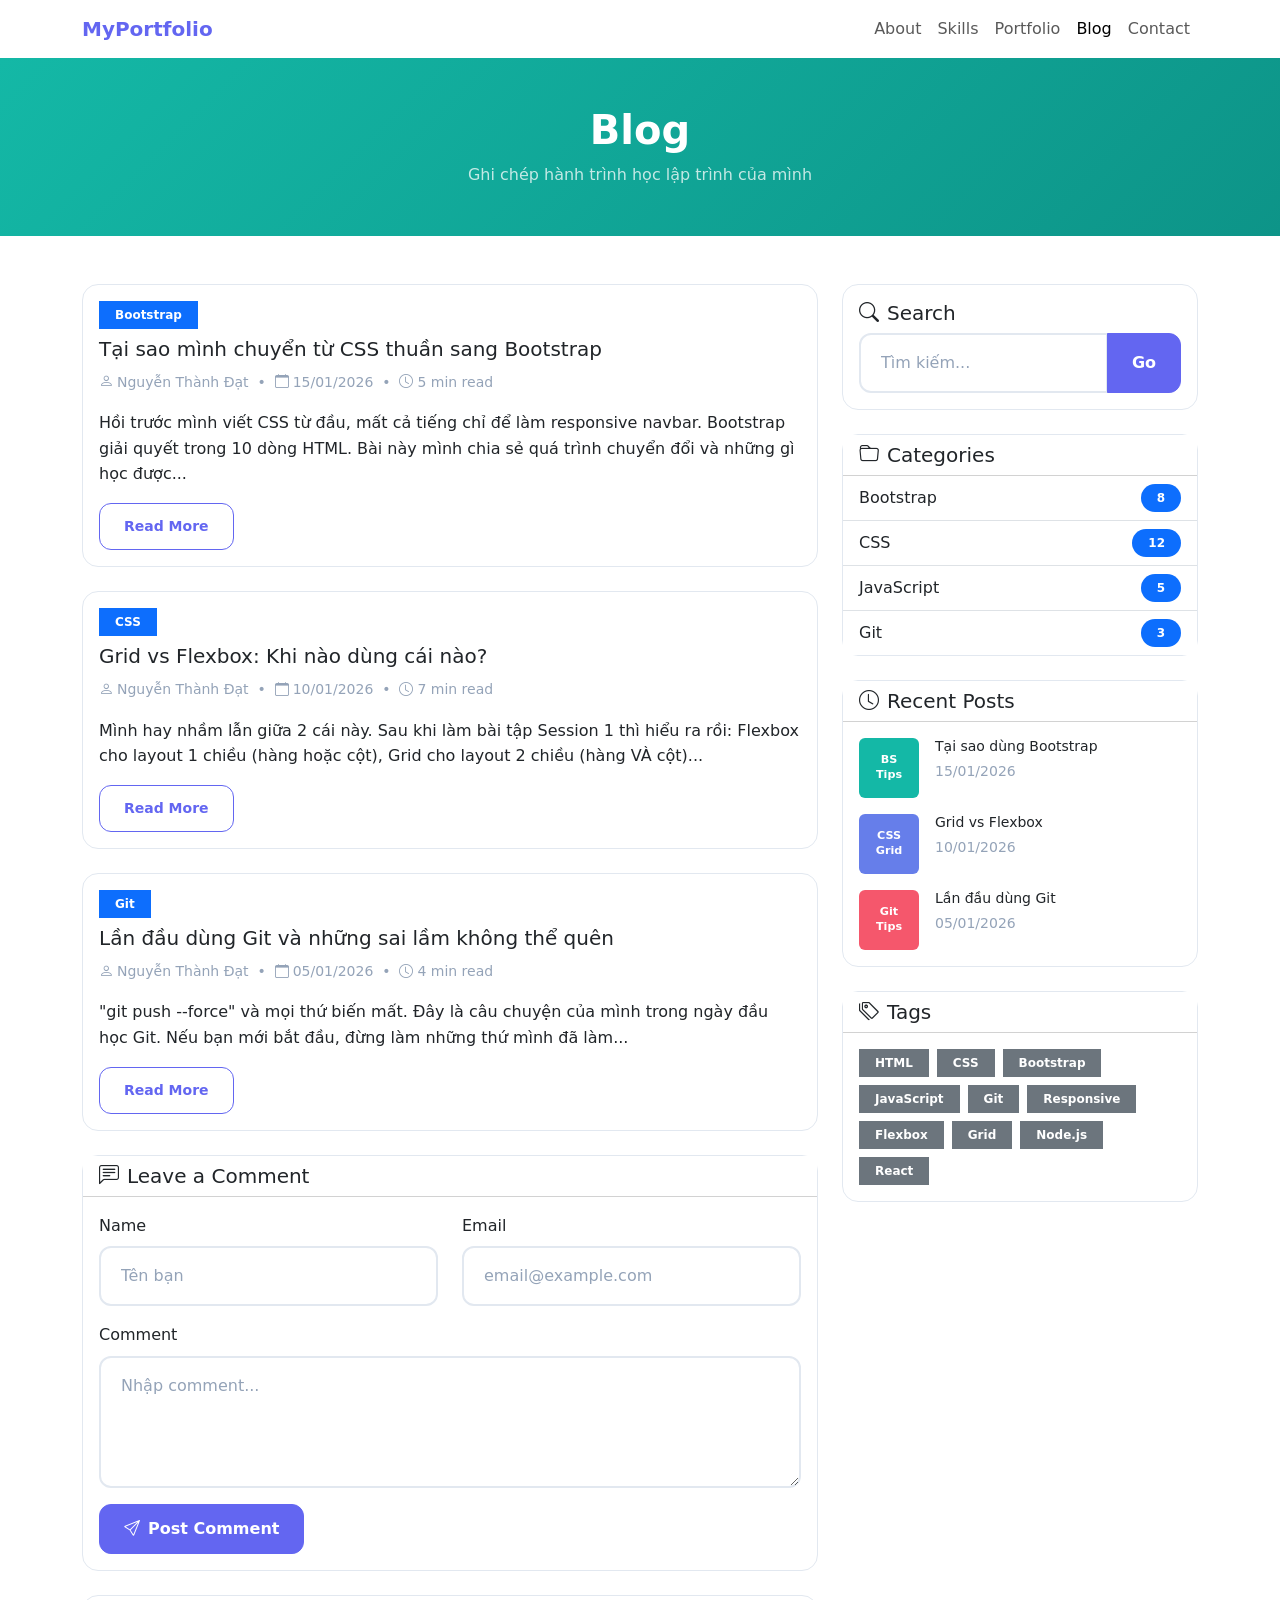
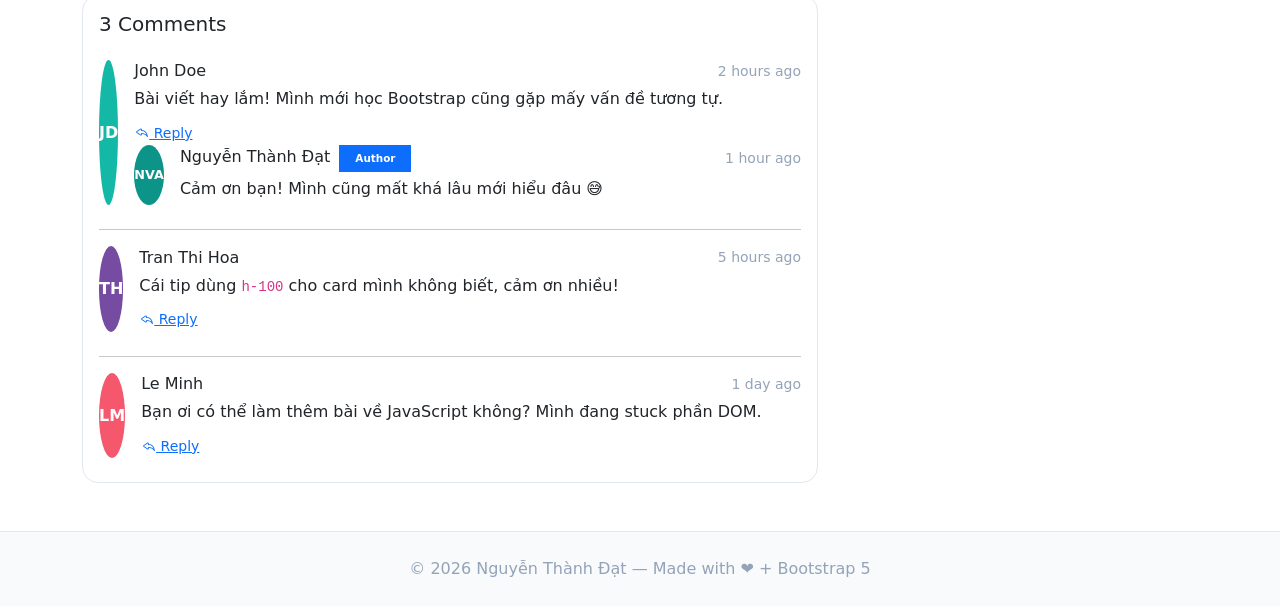
==== commit 4a25e88b: "[FEATURE] Build sticky sidebar" ====
--- a/session_02_bootstrap/projects/portfolio_bootstrap/blog.html
+++ b/session_02_bootstrap/projects/portfolio_bootstrap/blog.html
@@ -4,13 +4,8 @@
     <meta charset="UTF-8">
     <meta name="viewport" content="width=device-width, initial-scale=1.0">
     <title>Blog — MyPortfolio</title>
-
-    <!-- Bootstrap 5 CSS -->
     <link href="https://cdn.jsdelivr.net/npm/bootstrap@5.3.2/dist/css/bootstrap.min.css" rel="stylesheet">
-    <!-- Bootstrap Icons -->
     <link href="https://cdn.jsdelivr.net/npm/bootstrap-icons@1.11.0/font/bootstrap-icons.css" rel="stylesheet">
-
-    <!-- CSS riêng — đặt sau Bootstrap -->
     <link rel="stylesheet" href="css/custom-theme.css">
     <link rel="stylesheet" href="css/blog.css">
     <link rel="stylesheet" href="css/comments.css">
@@ -49,17 +44,12 @@
     </div>
 </div>
 
-<!-- ===== BLOG LAYOUT + SIDEBAR =====
-     Bài 2.2: layout 2 cột
-     - col-lg-8: nội dung blog (bên trái)
-     - col-lg-4: sidebar (bên phải)
-     - Trên mobile (<992px): 2 cột chồng lên nhau
--->
+<!-- ===== BLOG LAYOUT + SIDEBAR ===== -->
 <section class="py-5">
     <div class="container">
         <div class="row g-4">
 
-            <!-- ===== MAIN CONTENT (8 cột) ===== -->
+            <!-- ===== MAIN CONTENT ===== -->
             <div class="col-lg-8">
 
                 <!-- Blog Post 1 -->
@@ -371,7 +361,7 @@
 
         </div>
     </div>
-</section>
+</section> 
 
 <!-- Footer -->
 <footer class="py-4 text-center text-muted" style="background: #f8fafc; border-top: 1px solid #e2e8f0;">
--- a/session_02_bootstrap/projects/portfolio_bootstrap/css/blog.css
+++ b/session_02_bootstrap/projects/portfolio_bootstrap/css/blog.css
@@ -1,227 +1,32 @@
-/* Blog Page Styles */
-
-/* Blog Header */
-.blog-header {
-    padding-top: 6rem;
-    padding-bottom: 3rem;
-    background: linear-gradient(135deg, var(--accent-color) 0%, var(--accent-hover) 100%);
+/* Sticky sidebar — dính dưới navbar (navbar cao ~60px) */
+.sticky-sidebar {
+    position: sticky;
+    top: 80px;
 }
 
-/* Featured Post */
-.featured-post .card {
-    transition: transform var(--transition-normal), box-shadow var(--transition-normal);
+/* Blog post card hover effect nhẹ */
+article.card {
+    transition: transform 0.2s ease, box-shadow 0.2s ease;
+}
+article.card:hover {
+    transform: translateY(-3px);
+    box-shadow: 0 8px 30px rgba(0, 0, 0, 0.12);
 }
 
-.featured-post .card:hover {
-    transform: translateY(-5px);
-    box-shadow: var(--shadow-xl);
+/* Tag badges trong sidebar */
+.tag-badge {
+    cursor: pointer;
+    transition: background-color 0.2s;
+}
+.tag-badge:hover {
+    background-color: #14b8a6 !important;
 }
 
-.featured-post .card-img-top {
-    height: 100%;
-    min-height: 280px;
+/* Recent posts thumbnail */
+.recent-thumb {
+    width: 60px;
+    height: 60px;
+    border-radius: 8px;
     object-fit: cover;
-}
-
-/* Blog Cards */
-.blog-card {
-    transition: transform var(--transition-normal), box-shadow var(--transition-normal);
-}
-
-.blog-card:hover {
-    transform: translateY(-5px);
-    box-shadow: var(--shadow-lg);
-}
-
-.blog-card .card-img-top {
-    height: 180px;
-    object-fit: cover;
-    transition: transform 0.4s ease;
-}
-
-.blog-card:hover .card-img-top {
-    transform: scale(1.05);
-}
-
-/* Sidebar Widgets */
-.sidebar-widget {
-    transition: transform var(--transition-normal);
-}
-
-.sidebar-widget:hover {
-    transform: translateY(-3px);
-}
-
-/* Search Widget */
-.search-widget .input-group {
-    border-radius: var(--border-radius-lg);
-    overflow: hidden;
-    box-shadow: var(--shadow-sm);
-}
-
-.search-widget .form-control {
-    border: none;
-    padding: 1rem 1.25rem;
-}
-
-.search-widget .btn {
-    border: none;
-    padding: 0 1.25rem;
-}
-
-/* Categories List */
-.sidebar-widget ul li a {
-    color: var(--text-secondary);
-    transition: all var(--transition-fast);
-    padding: 0.75rem 1rem;
-    border-radius: var(--border-radius);
-}
-
-.sidebar-widget ul li a:hover {
-    color: var(--accent-color);
-    background-color: var(--accent-light);
-}
-
-/* Popular Posts */
-.popular-post {
-    transition: transform var(--transition-fast);
-}
-
-.popular-post:hover {
-    transform: translateX(5px);
-}
-
-.popular-post img {
-    transition: transform var(--transition-normal);
-}
-
-.popular-post:hover img {
-    transform: scale(1.05);
-}
-
-/* Tags */
-.sidebar-widget .badge {
-    transition: all var(--transition-fast);
-}
-
-.sidebar-widget .badge:hover {
-    background-color: var(--accent-color) !important;
-    color: white !important;
-    transform: translateY(-2px);
-}
-
-/* Comment Section */
-.comment-form {
-    border-radius: var(--border-radius-lg);
-}
-
-.comment-item img {
-    transition: transform var(--transition-fast);
-}
-
-.comment-item:hover img {
-    transform: scale(1.05);
-}
-
-.comment-content .bg-light {
-    background-color: var(--bg-secondary) !important;
-    border: 1px solid var(--border-color);
-    transition: background-color var(--transition-normal);
-}
-
-[data-theme="dark"] .comment-content .bg-light {
-    background-color: var(--bg-tertiary) !important;
-}
-
-/* Reply Button */
-.reply-btn {
-    font-size: 0.8rem;
-    padding: 0.25rem 0.75rem;
-    transition: all var(--transition-fast);
-}
-
-.reply-btn:hover {
-    background-color: var(--accent-color);
-    color: white;
-    border-color: var(--accent-color);
-}
-
-/* Reply Form */
-.reply-form {
-    margin-top: 1rem;
-    padding: 1rem;
-    background-color: var(--bg-secondary);
-    border-radius: var(--border-radius);
-    display: none;
-}
-
-.reply-form.active {
-    display: block;
-    animation: slideDown 0.3s ease;
-}
-
-@keyframes slideDown {
-    from {
-        opacity: 0;
-        transform: translateY(-10px);
-    }
-    to {
-        opacity: 1;
-        transform: translateY(0);
-    }
-}
-
-/* Author Badge */
-.author-badge {
-    background-color: var(--accent-color);
-    color: white;
-    font-size: 0.7rem;
-    padding: 0.2rem 0.5rem;
-    border-radius: var(--border-radius-full);
-    margin-left: 0.5rem;
-}
-
-/* Comment Avatar Ring */
-.comment-item img {
-    border: 2px solid var(--border-color);
-    transition: border-color var(--transition-fast);
-}
-
-.comment-item:hover img {
-    border-color: var(--accent-color);
-}
-
-/* Nested Comments */
-.comment-reply {
-    border-left: 3px solid var(--accent-color);
-    padding-left: 1rem;
-}
-
-/* Responsive */
-@media (max-width: 992px) {
-    .featured-post .card-img-top {
-        min-height: 200px;
-    }
-
-    .sidebar-widget {
-        margin-bottom: 2rem;
-    }
-}
-
-@media (max-width: 768px) {
-    .blog-header {
-        padding-top: 5rem;
-        text-align: center;
-    }
-
-    .blog-header .text-lg-end {
-        text-align: center;
-        margin-top: 1rem;
-    }
-
-    .comment-reply {
-        margin-left: 0;
-        padding-left: 0;
-        border-left: none;
-    }
+    flex-shrink: 0;
 }
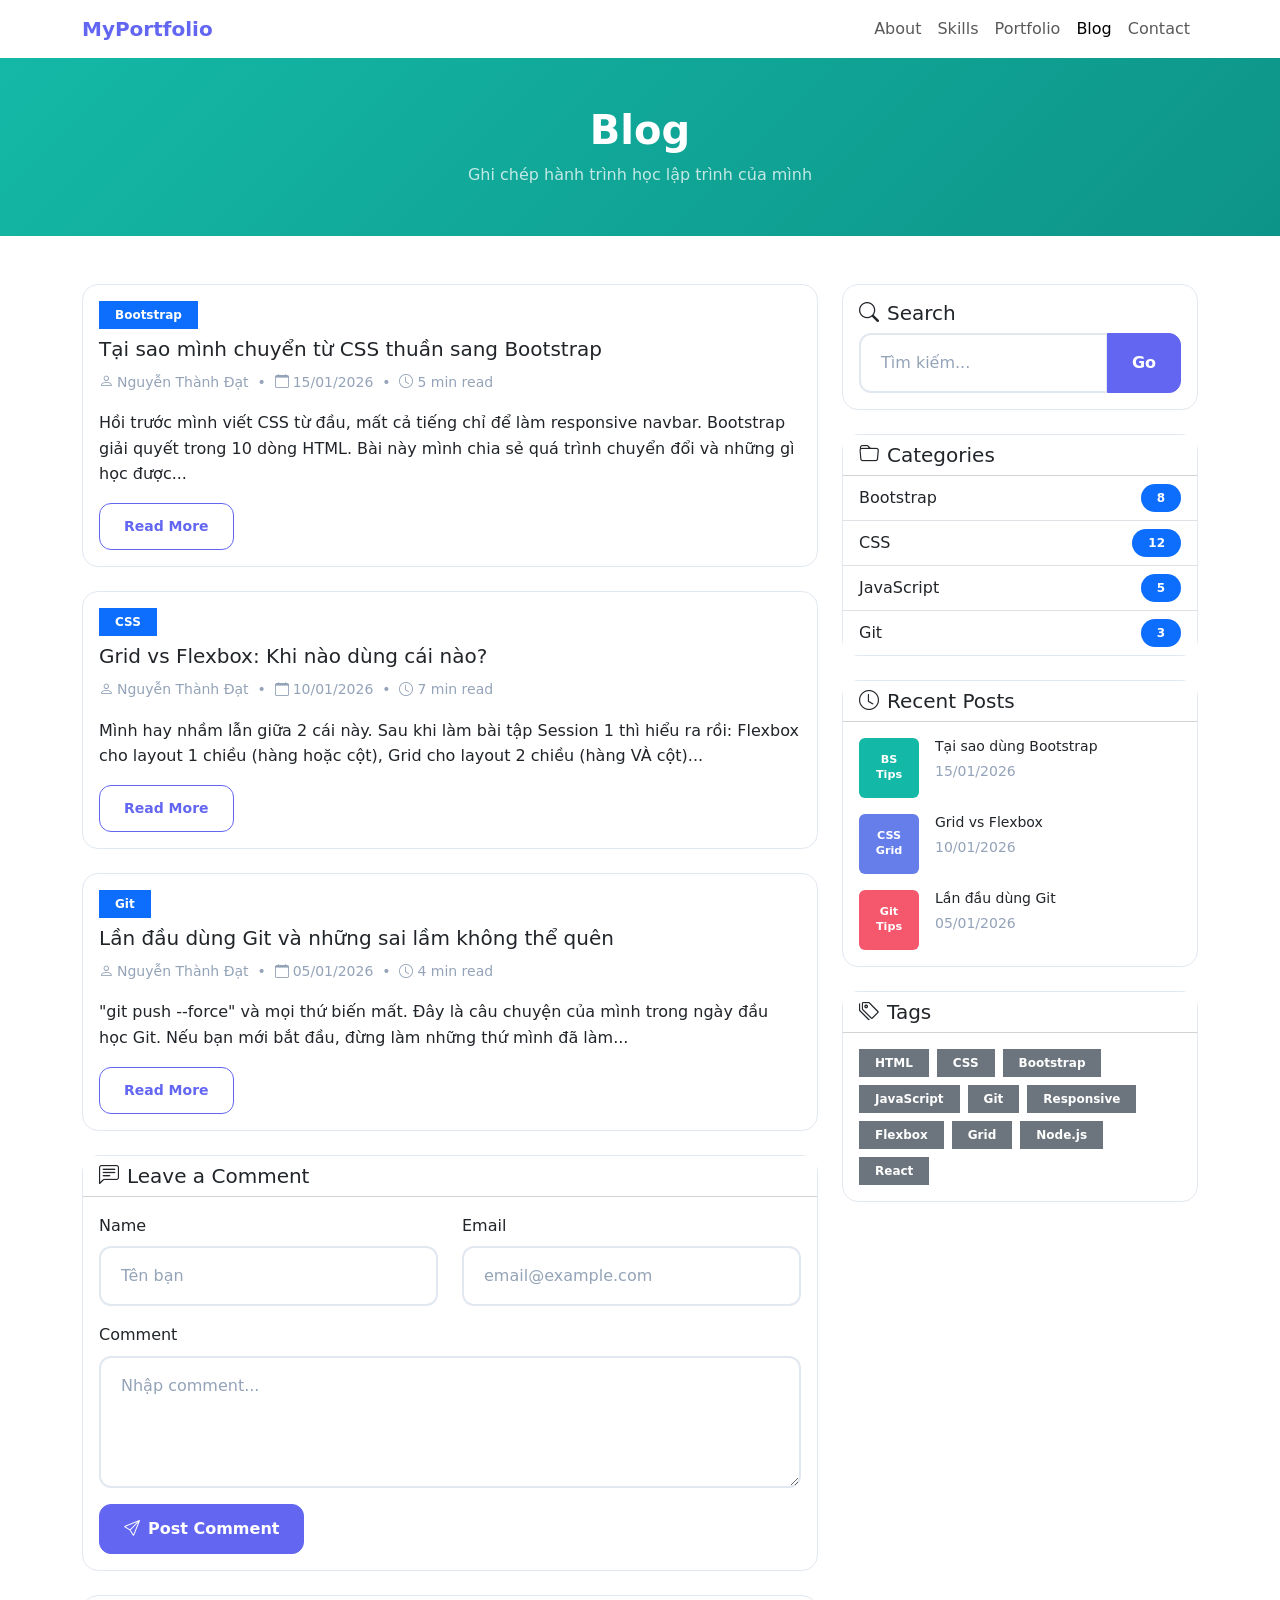
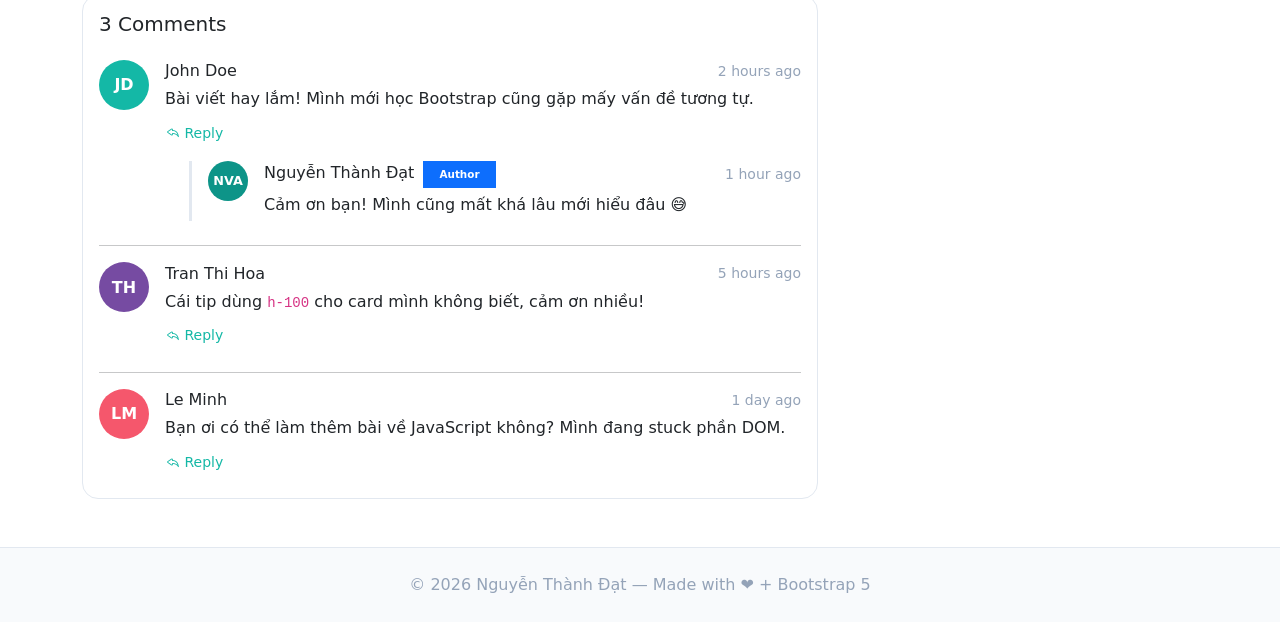
==== commit 4da15960: "[STYLE] Responsive comment layout" ====
--- a/session_02_bootstrap/projects/portfolio_bootstrap/blog.html
+++ b/session_02_bootstrap/projects/portfolio_bootstrap/blog.html
@@ -1,5 +1,6 @@
 <!DOCTYPE html>
 <html lang="en">
+
 <head>
     <meta charset="UTF-8">
     <meta name="viewport" content="width=device-width, initial-scale=1.0">
@@ -10,366 +11,360 @@
     <link rel="stylesheet" href="css/blog.css">
     <link rel="stylesheet" href="css/comments.css">
 </head>
+
 <body>
 
-<!-- ===== NAVBAR ===== -->
-<nav class="navbar navbar-expand-lg navbar-light bg-white sticky-top">
-    <div class="container">
-        <a class="navbar-brand fw-bold text-primary" href="index.html">MyPortfolio</a>
-        <button class="navbar-toggler" type="button"
-                data-bs-toggle="collapse"
-                data-bs-target="#navbarNav"
-                aria-controls="navbarNav"
-                aria-expanded="false"
-                aria-label="Toggle navigation">
-            <span class="navbar-toggler-icon"></span>
-        </button>
-        <div class="collapse navbar-collapse" id="navbarNav">
-            <ul class="navbar-nav ms-auto">
-                <li class="nav-item"><a class="nav-link" href="index.html#about">About</a></li>
-                <li class="nav-item"><a class="nav-link" href="index.html#skills">Skills</a></li>
-                <li class="nav-item"><a class="nav-link" href="index.html#portfolio">Portfolio</a></li>
-                <li class="nav-item"><a class="nav-link active" href="blog.html">Blog</a></li>
-                <li class="nav-item"><a class="nav-link" href="index.html#contact">Contact</a></li>
-            </ul>
+    <!-- ===== NAVBAR ===== -->
+    <nav class="navbar navbar-expand-lg navbar-light bg-white sticky-top">
+        <div class="container">
+            <a class="navbar-brand fw-bold text-primary" href="index.html">MyPortfolio</a>
+            <button class="navbar-toggler" type="button" data-bs-toggle="collapse" data-bs-target="#navbarNav"
+                aria-controls="navbarNav" aria-expanded="false" aria-label="Toggle navigation">
+                <span class="navbar-toggler-icon"></span>
+            </button>
+            <div class="collapse navbar-collapse" id="navbarNav">
+                <ul class="navbar-nav ms-auto">
+                    <li class="nav-item"><a class="nav-link" href="index.html#about">About</a></li>
+                    <li class="nav-item"><a class="nav-link" href="index.html#skills">Skills</a></li>
+                    <li class="nav-item"><a class="nav-link" href="index.html#portfolio">Portfolio</a></li>
+                    <li class="nav-item"><a class="nav-link active" href="blog.html">Blog</a></li>
+                    <li class="nav-item"><a class="nav-link" href="index.html#contact">Contact</a></li>
+                </ul>
+            </div>
+        </div>
+    </nav>
+
+    <!-- Page header -->
+    <div class="py-5 text-center text-white" style="background: linear-gradient(135deg, #14b8a6, #0d9488);">
+        <div class="container">
+            <h1 class="fw-bold mb-2">Blog</h1>
+            <p class="opacity-75 mb-0">Ghi chép hành trình học lập trình của mình</p>
         </div>
     </div>
-</nav>
-
-<!-- Page header -->
-<div class="py-5 text-center text-white" style="background: linear-gradient(135deg, #14b8a6, #0d9488);">
-    <div class="container">
-        <h1 class="fw-bold mb-2">Blog</h1>
-        <p class="opacity-75 mb-0">Ghi chép hành trình học lập trình của mình</p>
-    </div>
-</div>
-
-<!-- ===== BLOG LAYOUT + SIDEBAR ===== -->
-<section class="py-5">
-    <div class="container">
-        <div class="row g-4">
-
-            <!-- ===== MAIN CONTENT ===== -->
-            <div class="col-lg-8">
-
-                <!-- Blog Post 1 -->
-                <article class="card mb-4">
-                    <div class="card-body">
-                        <span class="badge bg-primary mb-2">Bootstrap</span>
-                        <h3 class="card-title h5">Tại sao mình chuyển từ CSS thuần sang Bootstrap</h3>
-                        <p class="card-text text-muted">
-                            <small>
-                                <i class="bi bi-person me-1"></i>Nguyễn Thành Đạt &nbsp;•&nbsp;
-                                <i class="bi bi-calendar me-1"></i>15/01/2026 &nbsp;•&nbsp;
-                                <i class="bi bi-clock me-1"></i>5 min read
-                            </small>
-                        </p>
-                        <p class="card-text">
-                            Hồi trước mình viết CSS từ đầu, mất cả tiếng chỉ để làm responsive navbar.
-                            Bootstrap giải quyết trong 10 dòng HTML. Bài này mình chia sẻ quá trình
-                            chuyển đổi và những gì học được...
-                        </p>
-                        <a href="#" class="btn btn-outline-primary btn-sm">Read More</a>
-                    </div>
-                </article>
-
-                <!-- Blog Post 2 -->
-                <article class="card mb-4">
-                    <div class="card-body">
-                        <span class="badge bg-primary mb-2">CSS</span>
-                        <h3 class="card-title h5">Grid vs Flexbox: Khi nào dùng cái nào?</h3>
-                        <p class="card-text text-muted">
-                            <small>
-                                <i class="bi bi-person me-1"></i>Nguyễn Thành Đạt &nbsp;•&nbsp;
-                                <i class="bi bi-calendar me-1"></i>10/01/2026 &nbsp;•&nbsp;
-                                <i class="bi bi-clock me-1"></i>7 min read
-                            </small>
-                        </p>
-                        <p class="card-text">
-                            Mình hay nhầm lẫn giữa 2 cái này. Sau khi làm bài tập Session 1 thì hiểu ra rồi:
-                            Flexbox cho layout 1 chiều (hàng hoặc cột), Grid cho layout 2 chiều (hàng VÀ cột)...
-                        </p>
-                        <a href="#" class="btn btn-outline-primary btn-sm">Read More</a>
-                    </div>
-                </article>
-
-                <!-- Blog Post 3 -->
-                <article class="card mb-4">
-                    <div class="card-body">
-                        <span class="badge bg-primary mb-2">Git</span>
-                        <h3 class="card-title h5">Lần đầu dùng Git và những sai lầm không thể quên</h3>
-                        <p class="card-text text-muted">
-                            <small>
-                                <i class="bi bi-person me-1"></i>Nguyễn Thành Đạt &nbsp;•&nbsp;
-                                <i class="bi bi-calendar me-1"></i>05/01/2026 &nbsp;•&nbsp;
-                                <i class="bi bi-clock me-1"></i>4 min read
-                            </small>
-                        </p>
-                        <p class="card-text">
-                            "git push --force" và mọi thứ biến mất. Đây là câu chuyện của mình trong ngày
-                            đầu học Git. Nếu bạn mới bắt đầu, đừng làm những thứ mình đã làm...
-                        </p>
-                        <a href="#" class="btn btn-outline-primary btn-sm">Read More</a>
-                    </div>
-                </article>
-
-                <!-- =========================================
-                     Bài 2.3: COMMENT SECTION
-                     ========================================= -->
-
-                <!-- Comment Form -->
-                <div class="card mb-4">
-                    <div class="card-header bg-white">
-                        <h5 class="mb-0">
-                            <i class="bi bi-chat-left-text me-2"></i>Leave a Comment
-                        </h5>
-                    </div>
-                    <div class="card-body">
-                        <!-- Bootstrap form — dùng form-control, form-label -->
-                        <form id="commentForm">
-                            <div class="row">
-                                <div class="col-md-6 mb-3">
-                                    <label for="name" class="form-label">Name</label>
-                                    <input type="text" class="form-control" id="name"
-                                           placeholder="Tên bạn" required>
-                                </div>
-                                <div class="col-md-6 mb-3">
-                                    <label for="email" class="form-label">Email</label>
-                                    <input type="email" class="form-control" id="email"
-                                           placeholder="email@example.com" required>
-                                </div>
-                            </div>
-                            <div class="mb-3">
-                                <label for="comment" class="form-label">Comment</label>
-                                <textarea class="form-control" id="comment" rows="4"
-                                          placeholder="Nhập comment..." required></textarea>
-                            </div>
-                            <button type="submit" class="btn btn-primary">
-                                <i class="bi bi-send me-2"></i>Post Comment
-                            </button>
-                        </form>
-                    </div>
-                </div>
-
-                <!-- Comments Display -->
-                <div class="card">
-                    <div class="card-body">
-                        <h5 class="mb-4">3 Comments</h5>
-
-                        <!-- Comment 1 — có nested reply -->
-                        <div class="mb-4">
-                            <div class="d-flex">
-                                <!-- Avatar — dùng div giả thay ảnh thật -->
-                                <div class="rounded-circle avatar-lg me-3 d-flex align-items-center justify-content-center text-white fw-bold"
-                                     style="background:#14b8a6;">JD</div>
-                                <div class="flex-grow-1">
-                                    <div class="d-flex justify-content-between align-items-center">
-                                        <h6 class="mb-0">John Doe</h6>
-                                        <small class="text-muted">2 hours ago</small>
-                                    </div>
-                                    <p class="mb-2 mt-1">
-                                        Bài viết hay lắm! Mình mới học Bootstrap cũng gặp mấy vấn đề tương tự.
-                                    </p>
-                                    <button class="btn-reply btn btn-sm btn-link p-0">
-                                        <i class="bi bi-reply"></i> Reply
-                                    </button>
-
-                                    <!-- Nested reply — thụt vào, có border-left -->
-                                    <div class="comment-reply">
-                                        <div class="d-flex">
-                                            <div class="rounded-circle avatar-sm me-3 d-flex align-items-center justify-content-center text-white fw-bold"
-                                                 style="background:#0d9488; font-size:0.8rem;">NVA</div>
-                                            <div class="flex-grow-1">
-                                                <div class="d-flex justify-content-between align-items-center">
-                                                    <h6 class="mb-0">
-                                                        Nguyễn Thành Đạt
-                                                        <span class="badge bg-primary ms-1" style="font-size:0.65rem;">Author</span>
-                                                    </h6>
-                                                    <small class="text-muted">1 hour ago</small>
-                                                </div>
-                                                <p class="mb-1 mt-1">
-                                                    Cảm ơn bạn! Mình cũng mất khá lâu mới hiểu đâu 😅
-                                                </p>
-                                            </div>
-                                        </div>
-                                    </div>
-                                </div>
-                            </div>
-                        </div>
-
-                        <hr>
-
-                        <!-- Comment 2 -->
-                        <div class="mb-4">
-                            <div class="d-flex">
-                                <div class="rounded-circle avatar-lg me-3 d-flex align-items-center justify-content-center text-white fw-bold"
-                                     style="background:#764ba2;">TH</div>
-                                <div class="flex-grow-1">
-                                    <div class="d-flex justify-content-between align-items-center">
-                                        <h6 class="mb-0">Tran Thi Hoa</h6>
-                                        <small class="text-muted">5 hours ago</small>
-                                    </div>
-                                    <p class="mb-2 mt-1">
-                                        Cái tip dùng <code>h-100</code> cho card mình không biết, cảm ơn nhiều!
-                                    </p>
-                                    <button class="btn-reply btn btn-sm btn-link p-0">
-                                        <i class="bi bi-reply"></i> Reply
-                                    </button>
-                                </div>
-                            </div>
-                        </div>
-
-                        <hr>
-
-                        <!-- Comment 3 -->
-                        <div class="mb-2">
-                            <div class="d-flex">
-                                <div class="rounded-circle avatar-lg me-3 d-flex align-items-center justify-content-center text-white fw-bold"
-                                     style="background:#f5576c;">LM</div>
-                                <div class="flex-grow-1">
-                                    <div class="d-flex justify-content-between align-items-center">
-                                        <h6 class="mb-0">Le Minh</h6>
-                                        <small class="text-muted">1 day ago</small>
-                                    </div>
-                                    <p class="mb-2 mt-1">
-                                        Bạn ơi có thể làm thêm bài về JavaScript không? Mình đang stuck phần DOM.
-                                    </p>
-                                    <button class="btn-reply btn btn-sm btn-link p-0">
-                                        <i class="bi bi-reply"></i> Reply
-                                    </button>
-                                </div>
-                            </div>
-                        </div>
-
-                    </div>
-                </div>
-                <!-- end comments -->
-
-            </div>
-            <!-- end col-lg-8 -->
-
-            <!-- ===== SIDEBAR (4 cột) =====
-                 Bài 2.2: sticky-sidebar class defined in blog.css
-                 Trên mobile: sidebar hiện bên dưới blog posts
-            -->
-            <div class="col-lg-4">
-                <div class="sticky-sidebar">
-
-                    <!-- Widget 1: Search -->
-                    <div class="card mb-4">
-                        <div class="card-body">
-                            <h5 class="card-title">
-                                <i class="bi bi-search me-2"></i>Search
-                            </h5>
-                            <div class="input-group">
-                                <input type="text" class="form-control" placeholder="Tìm kiếm...">
-                                <button class="btn btn-primary" type="button">Go</button>
-                            </div>
-                        </div>
-                    </div>
-
-                    <!-- Widget 2: Categories -->
+
+    <!-- ===== BLOG LAYOUT + SIDEBAR ===== -->
+    <section class="py-5">
+        <div class="container">
+            <div class="row g-4">
+
+                <!-- ===== MAIN CONTENT ===== -->
+                <div class="col-lg-8">
+
+                    <!-- Blog Post 1 -->
+                    <article class="card mb-4">
+                        <div class="card-body">
+                            <span class="badge bg-primary mb-2">Bootstrap</span>
+                            <h3 class="card-title h5">Tại sao mình chuyển từ CSS thuần sang Bootstrap</h3>
+                            <p class="card-text text-muted">
+                                <small>
+                                    <i class="bi bi-person me-1"></i>Nguyễn Thành Đạt &nbsp;•&nbsp;
+                                    <i class="bi bi-calendar me-1"></i>15/01/2026 &nbsp;•&nbsp;
+                                    <i class="bi bi-clock me-1"></i>5 min read
+                                </small>
+                            </p>
+                            <p class="card-text">
+                                Hồi trước mình viết CSS từ đầu, mất cả tiếng chỉ để làm responsive navbar.
+                                Bootstrap giải quyết trong 10 dòng HTML. Bài này mình chia sẻ quá trình
+                                chuyển đổi và những gì học được...
+                            </p>
+                            <a href="#" class="btn btn-outline-primary btn-sm">Read More</a>
+                        </div>
+                    </article>
+
+                    <!-- Blog Post 2 -->
+                    <article class="card mb-4">
+                        <div class="card-body">
+                            <span class="badge bg-primary mb-2">CSS</span>
+                            <h3 class="card-title h5">Grid vs Flexbox: Khi nào dùng cái nào?</h3>
+                            <p class="card-text text-muted">
+                                <small>
+                                    <i class="bi bi-person me-1"></i>Nguyễn Thành Đạt &nbsp;•&nbsp;
+                                    <i class="bi bi-calendar me-1"></i>10/01/2026 &nbsp;•&nbsp;
+                                    <i class="bi bi-clock me-1"></i>7 min read
+                                </small>
+                            </p>
+                            <p class="card-text">
+                                Mình hay nhầm lẫn giữa 2 cái này. Sau khi làm bài tập Session 1 thì hiểu ra rồi:
+                                Flexbox cho layout 1 chiều (hàng hoặc cột), Grid cho layout 2 chiều (hàng VÀ cột)...
+                            </p>
+                            <a href="#" class="btn btn-outline-primary btn-sm">Read More</a>
+                        </div>
+                    </article>
+
+                    <!-- Blog Post 3 -->
+                    <article class="card mb-4">
+                        <div class="card-body">
+                            <span class="badge bg-primary mb-2">Git</span>
+                            <h3 class="card-title h5">Lần đầu dùng Git và những sai lầm không thể quên</h3>
+                            <p class="card-text text-muted">
+                                <small>
+                                    <i class="bi bi-person me-1"></i>Nguyễn Thành Đạt &nbsp;•&nbsp;
+                                    <i class="bi bi-calendar me-1"></i>05/01/2026 &nbsp;•&nbsp;
+                                    <i class="bi bi-clock me-1"></i>4 min read
+                                </small>
+                            </p>
+                            <p class="card-text">
+                                "git push --force" và mọi thứ biến mất. Đây là câu chuyện của mình trong ngày
+                                đầu học Git. Nếu bạn mới bắt đầu, đừng làm những thứ mình đã làm...
+                            </p>
+                            <a href="#" class="btn btn-outline-primary btn-sm">Read More</a>
+                        </div>
+                    </article>
+                    <!-- Comment Form -->
                     <div class="card mb-4">
                         <div class="card-header bg-white">
                             <h5 class="mb-0">
-                                <i class="bi bi-folder me-2"></i>Categories
+                                <i class="bi bi-chat-left-text me-2"></i>Leave a Comment
                             </h5>
                         </div>
-                        <!-- list-group-flush: bỏ border ngoài cùng -->
-                        <ul class="list-group list-group-flush">
-                            <li class="list-group-item d-flex justify-content-between align-items-center">
-                                Bootstrap
-                                <span class="badge bg-primary rounded-pill">8</span>
-                            </li>
-                            <li class="list-group-item d-flex justify-content-between align-items-center">
-                                CSS
-                                <span class="badge bg-primary rounded-pill">12</span>
-                            </li>
-                            <li class="list-group-item d-flex justify-content-between align-items-center">
-                                JavaScript
-                                <span class="badge bg-primary rounded-pill">5</span>
-                            </li>
-                            <li class="list-group-item d-flex justify-content-between align-items-center">
-                                Git
-                                <span class="badge bg-primary rounded-pill">3</span>
-                            </li>
-                        </ul>
+                        <div class="card-body">
+                            <!-- Bootstrap form -->
+                            <form id="commentForm">
+                                <div class="row">
+                                    <div class="col-md-6 mb-3">
+                                        <label for="name" class="form-label">Name</label>
+                                        <input type="text" class="form-control" id="name" placeholder="Tên bạn"
+                                            required>
+                                    </div>
+                                    <div class="col-md-6 mb-3">
+                                        <label for="email" class="form-label">Email</label>
+                                        <input type="email" class="form-control" id="email"
+                                            placeholder="email@example.com" required>
+                                    </div>
+                                </div>
+                                <div class="mb-3">
+                                    <label for="comment" class="form-label">Comment</label>
+                                    <textarea class="form-control" id="comment" rows="4" placeholder="Nhập comment..."
+                                        required></textarea>
+                                </div>
+                                <button type="submit" class="btn btn-primary">
+                                    <i class="bi bi-send me-2"></i>Post Comment
+                                </button>
+                            </form>
+                        </div>
                     </div>
 
-                    <!-- Widget 3: Recent Posts -->
-                    <div class="card mb-4">
-                        <div class="card-header bg-white">
-                            <h5 class="mb-0">
-                                <i class="bi bi-clock me-2"></i>Recent Posts
-                            </h5>
-                        </div>
-                        <div class="card-body">
-                            <div class="d-flex mb-3 align-items-start">
-                                <div class="rounded recent-thumb me-3 d-flex align-items-center justify-content-center text-white fw-bold"
-                                     style="background:#14b8a6; font-size:0.7rem; text-align:center; line-height:1.3;">BS<br>Tips</div>
-                                <div>
-                                    <h6 class="mb-1 small">Tại sao dùng Bootstrap</h6>
-                                    <small class="text-muted">15/01/2026</small>
-                                </div>
-                            </div>
-                            <div class="d-flex mb-3 align-items-start">
-                                <div class="rounded recent-thumb me-3 d-flex align-items-center justify-content-center text-white fw-bold"
-                                     style="background:#667eea; font-size:0.7rem; text-align:center; line-height:1.3;">CSS<br>Grid</div>
-                                <div>
-                                    <h6 class="mb-1 small">Grid vs Flexbox</h6>
-                                    <small class="text-muted">10/01/2026</small>
-                                </div>
-                            </div>
-                            <div class="d-flex align-items-start">
-                                <div class="rounded recent-thumb me-3 d-flex align-items-center justify-content-center text-white fw-bold"
-                                     style="background:#f5576c; font-size:0.7rem; text-align:center; line-height:1.3;">Git<br>Tips</div>
-                                <div>
-                                    <h6 class="mb-1 small">Lần đầu dùng Git</h6>
-                                    <small class="text-muted">05/01/2026</small>
-                                </div>
-                            </div>
+                    <!-- Comments Display -->
+                    <div class="card">
+                        <div class="card-body">
+                            <h5 class="mb-4">3 Comments</h5>
+
+                            <!-- Comment 1 -->
+                            <div class="mb-4">
+                                <div class="d-flex">
+                                    <!-- Avatar -->
+                                    <div class="rounded-circle avatar-lg me-3 d-flex align-items-center justify-content-center text-white fw-bold"
+                                        style="background:#14b8a6;">JD</div>
+                                    <div class="flex-grow-1">
+                                        <div class="d-flex justify-content-between align-items-center">
+                                            <h6 class="mb-0">John Doe</h6>
+                                            <small class="text-muted">2 hours ago</small>
+                                        </div>
+                                        <p class="mb-2 mt-1">
+                                            Bài viết hay lắm! Mình mới học Bootstrap cũng gặp mấy vấn đề tương tự.
+                                        </p>
+                                        <button class="btn-reply btn btn-sm btn-link p-0">
+                                            <i class="bi bi-reply"></i> Reply
+                                        </button>
+
+                                        <!-- Nested reply -->
+                                        <div class="comment-reply">
+                                            <div class="d-flex">
+                                                <div class="rounded-circle avatar-sm me-3 d-flex align-items-center justify-content-center text-white fw-bold"
+                                                    style="background:#0d9488; font-size:0.8rem;">NVA</div>
+                                                <div class="flex-grow-1">
+                                                    <div class="d-flex justify-content-between align-items-center">
+                                                        <h6 class="mb-0">
+                                                            Nguyễn Thành Đạt
+                                                            <span class="badge bg-primary ms-1"
+                                                                style="font-size:0.65rem;">Author</span>
+                                                        </h6>
+                                                        <small class="text-muted">1 hour ago</small>
+                                                    </div>
+                                                    <p class="mb-1 mt-1">
+                                                        Cảm ơn bạn! Mình cũng mất khá lâu mới hiểu đâu 😅
+                                                    </p>
+                                                </div>
+                                            </div>
+                                        </div>
+                                    </div>
+                                </div>
+                            </div>
+
+                            <hr>
+
+                            <!-- Comment 2 -->
+                            <div class="mb-4">
+                                <div class="d-flex">
+                                    <div class="rounded-circle avatar-lg me-3 d-flex align-items-center justify-content-center text-white fw-bold"
+                                        style="background:#764ba2;">TH</div>
+                                    <div class="flex-grow-1">
+                                        <div class="d-flex justify-content-between align-items-center">
+                                            <h6 class="mb-0">Tran Thi Hoa</h6>
+                                            <small class="text-muted">5 hours ago</small>
+                                        </div>
+                                        <p class="mb-2 mt-1">
+                                            Cái tip dùng <code>h-100</code> cho card mình không biết, cảm ơn nhiều!
+                                        </p>
+                                        <button class="btn-reply btn btn-sm btn-link p-0">
+                                            <i class="bi bi-reply"></i> Reply
+                                        </button>
+                                    </div>
+                                </div>
+                            </div>
+
+                            <hr>
+
+                            <!-- Comment 3 -->
+                            <div class="mb-2">
+                                <div class="d-flex">
+                                    <div class="rounded-circle avatar-lg me-3 d-flex align-items-center justify-content-center text-white fw-bold"
+                                        style="background:#f5576c;">LM</div>
+                                    <div class="flex-grow-1">
+                                        <div class="d-flex justify-content-between align-items-center">
+                                            <h6 class="mb-0">Le Minh</h6>
+                                            <small class="text-muted">1 day ago</small>
+                                        </div>
+                                        <p class="mb-2 mt-1">
+                                            Bạn ơi có thể làm thêm bài về JavaScript không? Mình đang stuck phần DOM.
+                                        </p>
+                                        <button class="btn-reply btn btn-sm btn-link p-0">
+                                            <i class="bi bi-reply"></i> Reply
+                                        </button>
+                                    </div>
+                                </div>
+                            </div>
+
                         </div>
                     </div>
-
-                    <!-- Widget 4: Tags Cloud -->
-                    <div class="card mb-4">
-                        <div class="card-header bg-white">
-                            <h5 class="mb-0">
-                                <i class="bi bi-tags me-2"></i>Tags
-                            </h5>
-                        </div>
-                        <div class="card-body">
-                            <!-- d-flex flex-wrap gap-2: tags tự xuống dòng -->
-                            <div class="d-flex flex-wrap gap-2">
-                                <span class="badge bg-secondary tag-badge">HTML</span>
-                                <span class="badge bg-secondary tag-badge">CSS</span>
-                                <span class="badge bg-secondary tag-badge">Bootstrap</span>
-                                <span class="badge bg-secondary tag-badge">JavaScript</span>
-                                <span class="badge bg-secondary tag-badge">Git</span>
-                                <span class="badge bg-secondary tag-badge">Responsive</span>
-                                <span class="badge bg-secondary tag-badge">Flexbox</span>
-                                <span class="badge bg-secondary tag-badge">Grid</span>
-                                <span class="badge bg-secondary tag-badge">Node.js</span>
-                                <span class="badge bg-secondary tag-badge">React</span>
-                            </div>
-                        </div>
+                    <!-- end comments -->
+
+                </div>
+                <!-- end col-lg-8 -->
+
+                <!-- ===== SIDEBAR ===== -->
+                <div class="col-lg-4">
+                    <div class="sticky-sidebar">
+
+                        <!-- Widget 1: Search -->
+                        <div class="card mb-4">
+                            <div class="card-body">
+                                <h5 class="card-title">
+                                    <i class="bi bi-search me-2"></i>Search
+                                </h5>
+                                <div class="input-group">
+                                    <input type="text" class="form-control" placeholder="Tìm kiếm...">
+                                    <button class="btn btn-primary" type="button">Go</button>
+                                </div>
+                            </div>
+                        </div>
+
+                        <!-- Widget 2: Categories -->
+                        <div class="card mb-4">
+                            <div class="card-header bg-white">
+                                <h5 class="mb-0">
+                                    <i class="bi bi-folder me-2"></i>Categories
+                                </h5>
+                            </div>
+                            <!-- list-group-flush: bỏ border ngoài cùng -->
+                            <ul class="list-group list-group-flush">
+                                <li class="list-group-item d-flex justify-content-between align-items-center">
+                                    Bootstrap
+                                    <span class="badge bg-primary rounded-pill">8</span>
+                                </li>
+                                <li class="list-group-item d-flex justify-content-between align-items-center">
+                                    CSS
+                                    <span class="badge bg-primary rounded-pill">12</span>
+                                </li>
+                                <li class="list-group-item d-flex justify-content-between align-items-center">
+                                    JavaScript
+                                    <span class="badge bg-primary rounded-pill">5</span>
+                                </li>
+                                <li class="list-group-item d-flex justify-content-between align-items-center">
+                                    Git
+                                    <span class="badge bg-primary rounded-pill">3</span>
+                                </li>
+                            </ul>
+                        </div>
+
+                        <!-- Widget 3: Recent Posts -->
+                        <div class="card mb-4">
+                            <div class="card-header bg-white">
+                                <h5 class="mb-0">
+                                    <i class="bi bi-clock me-2"></i>Recent Posts
+                                </h5>
+                            </div>
+                            <div class="card-body">
+                                <div class="d-flex mb-3 align-items-start">
+                                    <div class="rounded recent-thumb me-3 d-flex align-items-center justify-content-center text-white fw-bold"
+                                        style="background:#14b8a6; font-size:0.7rem; text-align:center; line-height:1.3;">
+                                        BS<br>Tips</div>
+                                    <div>
+                                        <h6 class="mb-1 small">Tại sao dùng Bootstrap</h6>
+                                        <small class="text-muted">15/01/2026</small>
+                                    </div>
+                                </div>
+                                <div class="d-flex mb-3 align-items-start">
+                                    <div class="rounded recent-thumb me-3 d-flex align-items-center justify-content-center text-white fw-bold"
+                                        style="background:#667eea; font-size:0.7rem; text-align:center; line-height:1.3;">
+                                        CSS<br>Grid</div>
+                                    <div>
+                                        <h6 class="mb-1 small">Grid vs Flexbox</h6>
+                                        <small class="text-muted">10/01/2026</small>
+                                    </div>
+                                </div>
+                                <div class="d-flex align-items-start">
+                                    <div class="rounded recent-thumb me-3 d-flex align-items-center justify-content-center text-white fw-bold"
+                                        style="background:#f5576c; font-size:0.7rem; text-align:center; line-height:1.3;">
+                                        Git<br>Tips</div>
+                                    <div>
+                                        <h6 class="mb-1 small">Lần đầu dùng Git</h6>
+                                        <small class="text-muted">05/01/2026</small>
+                                    </div>
+                                </div>
+                            </div>
+                        </div>
+
+                        <!-- Widget 4: Tags Cloud -->
+                        <div class="card mb-4">
+                            <div class="card-header bg-white">
+                                <h5 class="mb-0">
+                                    <i class="bi bi-tags me-2"></i>Tags
+                                </h5>
+                            </div>
+                            <div class="card-body">
+                                <!-- d-flex flex-wrap gap-2: tags tự xuống dòng -->
+                                <div class="d-flex flex-wrap gap-2">
+                                    <span class="badge bg-secondary tag-badge">HTML</span>
+                                    <span class="badge bg-secondary tag-badge">CSS</span>
+                                    <span class="badge bg-secondary tag-badge">Bootstrap</span>
+                                    <span class="badge bg-secondary tag-badge">JavaScript</span>
+                                    <span class="badge bg-secondary tag-badge">Git</span>
+                                    <span class="badge bg-secondary tag-badge">Responsive</span>
+                                    <span class="badge bg-secondary tag-badge">Flexbox</span>
+                                    <span class="badge bg-secondary tag-badge">Grid</span>
+                                    <span class="badge bg-secondary tag-badge">Node.js</span>
+                                    <span class="badge bg-secondary tag-badge">React</span>
+                                </div>
+                            </div>
+                        </div>
+
                     </div>
-
                 </div>
+                <!-- end col-lg-4 sidebar -->
+
             </div>
-            <!-- end col-lg-4 sidebar -->
-
         </div>
-    </div>
-</section> 
-
-<!-- Footer -->
-<footer class="py-4 text-center text-muted" style="background: #f8fafc; border-top: 1px solid #e2e8f0;">
-    <p class="mb-0">© 2026 Nguyễn Thành Đạt — Made with ❤️ + Bootstrap 5</p>
-</footer>
-
-<!-- Bootstrap JS -->
-<script src="https://cdn.jsdelivr.net/npm/bootstrap@5.3.2/dist/js/bootstrap.bundle.min.js"></script>
-<script src="js/main.js"></script>
+    </section>
+
+    <!-- Footer -->
+    <footer class="py-4 text-center text-muted" style="background: #f8fafc; border-top: 1px solid #e2e8f0;">
+        <p class="mb-0">© 2026 Nguyễn Thành Đạt — Made with ❤️ + Bootstrap 5</p>
+    </footer>
+
+    <!-- Bootstrap JS -->
+    <script src="https://cdn.jsdelivr.net/npm/bootstrap@5.3.2/dist/js/bootstrap.bundle.min.js"></script>
+    <script src="js/main.js"></script>
 </body>
+
 </html>
--- a/session_02_bootstrap/projects/portfolio_bootstrap/css/comments.css
+++ b/session_02_bootstrap/projects/portfolio_bootstrap/css/comments.css
@@ -1,261 +1,32 @@
-/* Comment Section Styles */
-
-/* Comment Section Container */
-#comments {
-    border-top: 1px solid var(--border-color);
+/* Avatar sizes */
+.avatar-lg {
+    width: 50px;
+    height: 50px;
+    object-fit: cover;
+    flex-shrink: 0;
+}
+.avatar-sm {
+    width: 40px;
+    height: 40px;
+    object-fit: cover;
+    flex-shrink: 0;
 }
 
-/* Comment Item */
-.comment-item {
-    transition: transform var(--transition-fast);
+/* Nested reply indentation */
+.comment-reply {
+    border-left: 3px solid #e2e8f0;
+    padding-left: 1rem;
+    margin-left: 1.5rem;
+    margin-top: 1rem;
 }
 
-.comment-item:hover {
-    transform: translateX(5px);
+/* Reply button */
+.btn-reply {
+    color: #14b8a6;
+    text-decoration: none;
+    padding: 0;
+    font-size: 0.875rem;
 }
-
-/* Comment Avatar */
-.comment-item img {
-    object-fit: cover;
-    border: 3px solid transparent;
-    transition: all var(--transition-fast);
-}
-
-.comment-item:hover img {
-    border-color: var(--accent-color);
-    box-shadow: var(--shadow-md);
-}
-
-/* Comment Content */
-.comment-content .bg-light {
-    position: relative;
-    transition: all var(--transition-normal);
-}
-
-.comment-content .bg-light::before {
-    content: '';
-    position: absolute;
-    left: -8px;
-    top: 15px;
-    width: 0;
-    height: 0;
-    border-top: 8px solid transparent;
-    border-bottom: 8px solid transparent;
-    border-right: 8px solid var(--bg-secondary);
-}
-
-[data-theme="dark"] .comment-content .bg-light::before {
-    border-right-color: var(--bg-tertiary);
-}
-
-/* Comment Author Name */
-.comment-content h6 {
-    color: var(--text-primary);
-}
-
-/* Comment Timestamp */
-.comment-content small {
-    color: var(--text-muted);
-}
-
-/* Comment Text */
-.comment-content p {
-    line-height: 1.7;
-}
-
-/* Reply Button */
-.reply-btn {
-    color: var(--accent-color);
-    border: 1px solid var(--accent-color);
-    background: transparent;
-    font-weight: 500;
-    transition: all var(--transition-fast);
-}
-
-.reply-btn:hover {
-    background: var(--accent-color);
-    color: white;
-}
-
-.reply-btn i {
-    transition: transform var(--transition-fast);
-}
-
-.reply-btn:hover i {
-    transform: translateX(-3px);
-}
-
-/* Like Button */
-.btn-outline-secondary {
-    color: var(--text-muted);
-    border-color: var(--border-color);
-    font-weight: 500;
-    transition: all var(--transition-fast);
-}
-
-.btn-outline-secondary:hover {
-    background: var(--danger);
-    border-color: var(--danger);
-    color: white;
-}
-
-.btn-outline-secondary:hover i {
-    animation: heartBeat 0.5s ease;
-}
-
-@keyframes heartBeat {
-    0%, 100% { transform: scale(1); }
-    50% { transform: scale(1.3); }
-}
-
-/* Nested Replies */
-.comment-reply {
-    animation: fadeIn 0.4s ease;
-}
-
-@keyframes fadeIn {
-    from {
-        opacity: 0;
-        transform: translateY(-10px);
-    }
-    to {
-        opacity: 1;
-        transform: translateY(0);
-    }
-}
-
-/* Author Badge */
-.author-badge {
-    display: inline-flex;
-    align-items: center;
-    padding: 0.2rem 0.6rem;
-    background: linear-gradient(135deg, var(--accent-color), var(--accent-hover));
-    color: white;
-    font-size: 0.7rem;
-    font-weight: 600;
-    border-radius: var(--border-radius-full);
-    text-transform: uppercase;
-    letter-spacing: 0.5px;
-}
-
-/* Reply Form */
-.reply-form {
-    background: var(--bg-secondary);
-    border: 1px solid var(--border-color);
-    border-radius: var(--border-radius-lg);
-    padding: 1.5rem;
-    margin-top: 1rem;
-    animation: slideUp 0.3s ease;
-}
-
-@keyframes slideUp {
-    from {
-        opacity: 0;
-        transform: translateY(20px);
-    }
-    to {
-        opacity: 1;
-        transform: translateY(0);
-    }
-}
-
-.reply-form h6 {
-    color: var(--text-primary);
-    margin-bottom: 1rem;
-}
-
-/* Comment Form */
-.comment-form {
-    background: var(--card-bg);
-    border: 1px solid var(--card-border);
-    border-radius: var(--border-radius-xl);
-    transition: box-shadow var(--transition-normal);
-}
-
-.comment-form:hover {
-    box-shadow: var(--shadow-md);
-}
-
-.comment-form h5 {
-    color: var(--text-primary);
-}
-
-/* Comment Form Inputs */
-.comment-form .form-control {
-    border-radius: var(--border-radius);
-    border: 2px solid var(--border-color);
-    padding: 1rem;
-    transition: all var(--transition-normal);
-}
-
-.comment-form .form-control:focus {
-    border-color: var(--accent-color);
-    box-shadow: 0 0 0 4px var(--accent-light);
-}
-
-/* Comment Count Badge */
-.comment-count-badge {
-    display: inline-flex;
-    align-items: center;
-    padding: 0.5rem 1rem;
-    background: var(--accent-light);
-    color: var(--accent-color);
-    font-weight: 600;
-    border-radius: var(--border-radius-full);
-}
-
-/* Empty State */
-.empty-comments {
-    text-align: center;
-    padding: 3rem 1rem;
-}
-
-.empty-comments i {
-    font-size: 3rem;
-    color: var(--text-muted);
-    margin-bottom: 1rem;
-}
-
-.empty-comments h5 {
-    color: var(--text-secondary);
-}
-
-/* Loading State */
-.comment-loading {
-    display: flex;
-    align-items: center;
-    justify-content: center;
-    padding: 2rem;
-}
-
-.comment-loading::after {
-    content: '';
-    width: 30px;
-    height: 30px;
-    border: 3px solid var(--border-color);
-    border-top-color: var(--accent-color);
-    border-radius: 50%;
-    animation: spin 1s linear infinite;
-}
-
-@keyframes spin {
-    to { transform: rotate(360deg); }
-}
-
-/* Responsive */
-@media (max-width: 768px) {
-    .comment-reply {
-        padding-left: 0;
-        border-left: none;
-    }
-
-    .comment-content .bg-light::before {
-        display: none;
-    }
-
-    .reply-btn,
-    .btn-outline-secondary {
-        font-size: 0.75rem;
-        padding: 0.2rem 0.5rem;
-    }
+.btn-reply:hover {
+    color: #0d9488;
 }
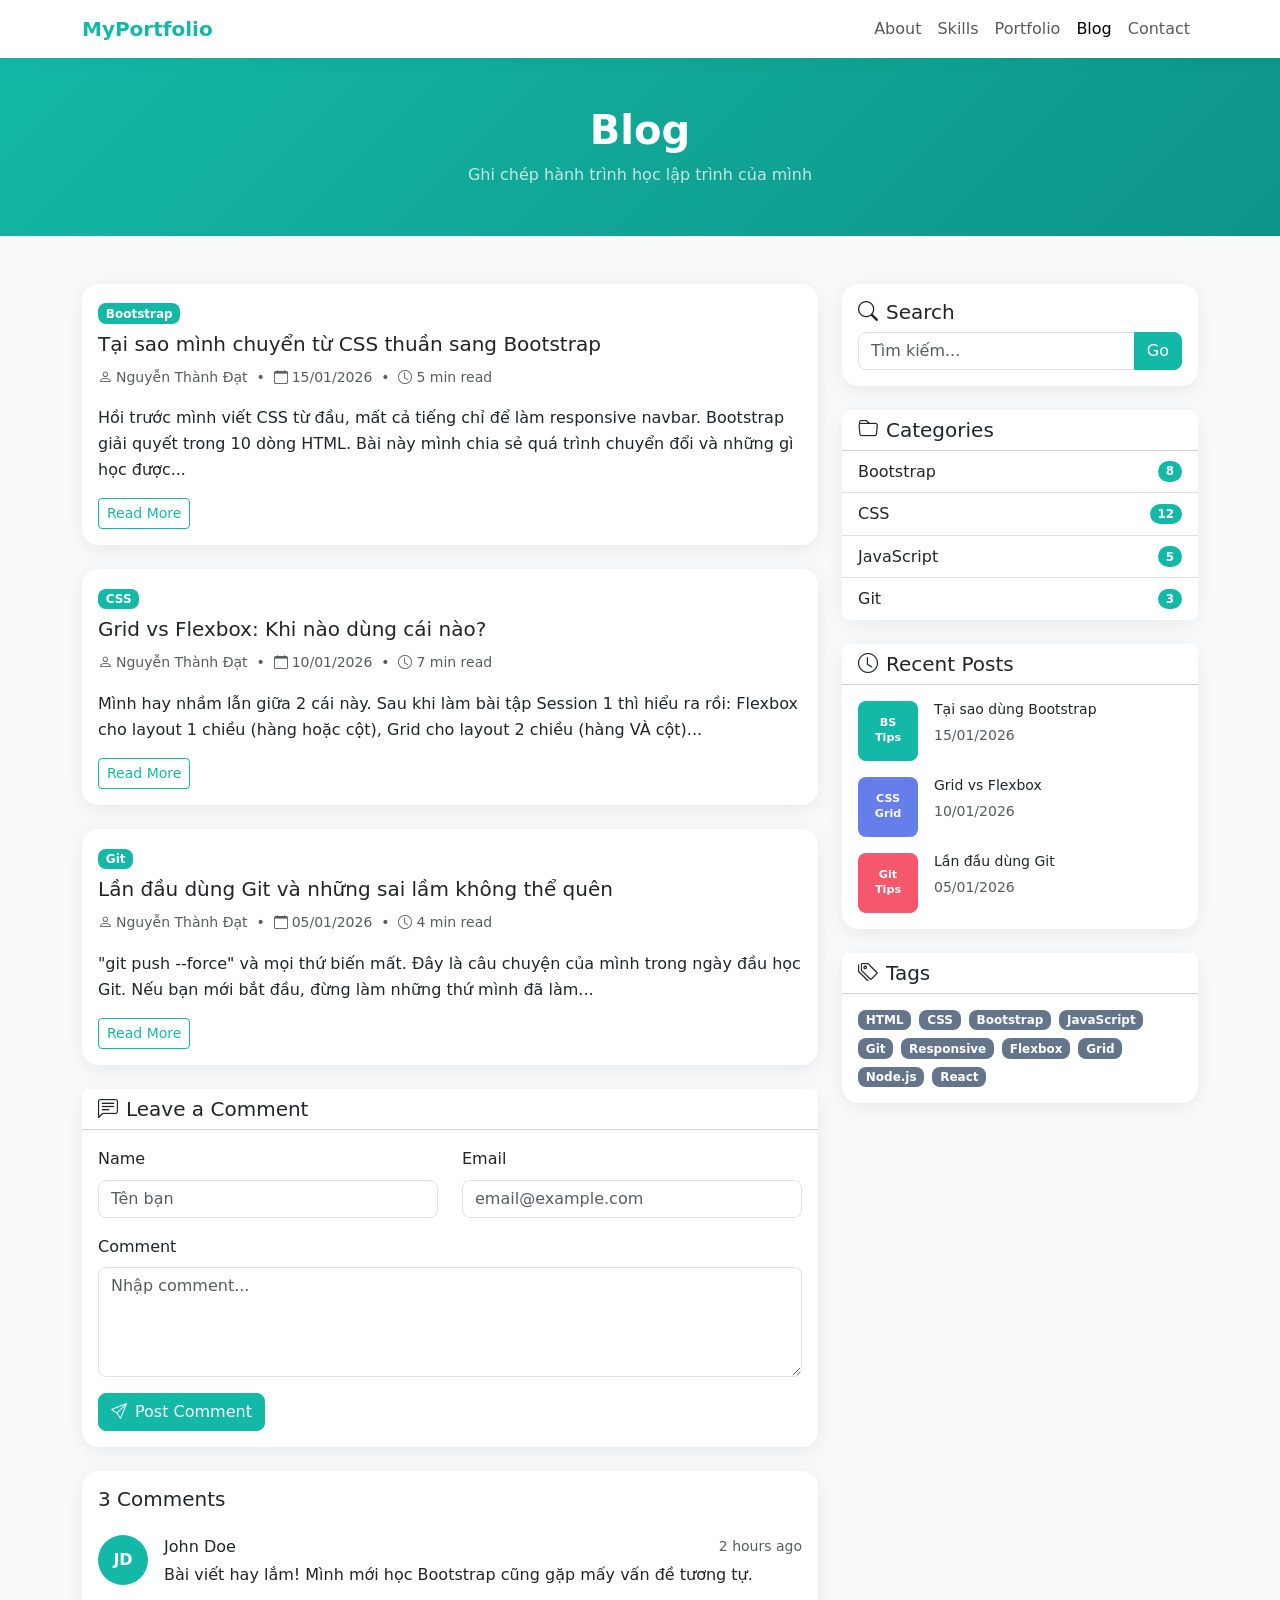
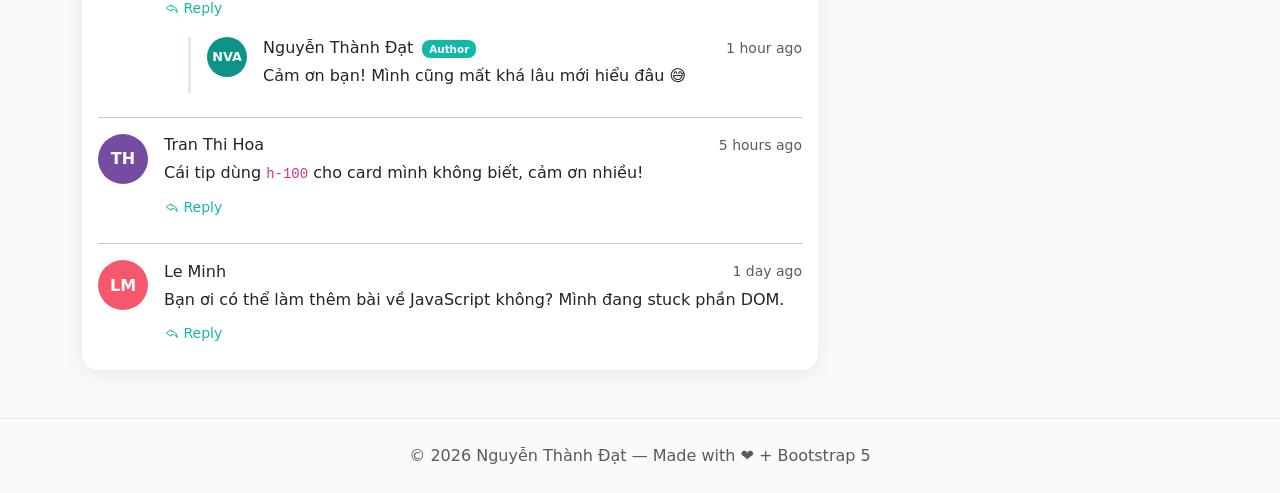
==== commit 568f1023: "[THEME] Apply complete new color palette" ====
--- a/session_02_bootstrap/projects/portfolio_bootstrap/blog.html
+++ b/session_02_bootstrap/projects/portfolio_bootstrap/blog.html
@@ -9,7 +9,7 @@
     <link href="https://cdn.jsdelivr.net/npm/bootstrap-icons@1.11.0/font/bootstrap-icons.css" rel="stylesheet">
     <link rel="stylesheet" href="css/custom-theme.css">
     <link rel="stylesheet" href="css/blog.css">
-    <link rel="stylesheet" href="css/comments.css">
+    <link rel="stylesheet" href="css/comments.css"> 
 </head>
 
 <body>
--- a/session_02_bootstrap/projects/portfolio_bootstrap/css/custom-theme.css
+++ b/session_02_bootstrap/projects/portfolio_bootstrap/css/custom-theme.css
@@ -1,308 +1,70 @@
-/* Custom Bootstrap Theme */
+/* 1. Override Bootstrap CSS variables */
 :root {
-    --primary: #6366f1;
-    --primary-dark: #4f46e5;
-    --primary-light: rgba(99, 102, 241, 0.1);
-    --secondary: #64748b;
-    --success: #22c55e;
-    --info: #06b6d4;
-    --warning: #f59e0b;
-    --danger: #ef4444;
-    --light: #f8fafc;
-    --dark: #0f172a;
-    --body-bg: #ffffff;
-    --body-color: #334155;
-    --card-bg: #ffffff;
-    --card-border: #e2e8f0;
-    --navbar-bg: rgba(255, 255, 255, 0.95);
-    --navbar-border: rgba(0, 0, 0, 0.1);
-    --text-muted: #94a3b8;
-    --shadow-sm: 0 1px 2px rgba(0, 0, 0, 0.05);
-    --shadow-md: 0 4px 6px -1px rgba(0, 0, 0, 0.1);
-    --shadow-lg: 0 10px 15px -3px rgba(0, 0, 0, 0.1);
-    --shadow-xl: 0 20px 25px -5px rgba(0, 0, 0, 0.1);
-    --border-radius-sm: 0.5rem;
-    --border-radius: 0.75rem;
-    --border-radius-lg: 1rem;
-    --border-radius-xl: 1.5rem;
-    --transition-fast: 0.15s ease;
-    --transition-normal: 0.3s ease;
+    --bs-primary: #14b8a6;
+    --bs-primary-rgb: 20, 184, 166;
+    --bs-secondary: #64748b;
+    --bs-secondary-rgb: 100, 116, 139;
+ 
+    --custom-primary-hover: #0d9488;
+    --custom-shadow: 0 4px 20px rgba(0, 0, 0, 0.08);
+    --custom-shadow-sm: 0 2px 15px rgba(0, 0, 0, 0.05);
+
+    /* Typography */
+    --bs-body-font-family: 'Segoe UI', system-ui, sans-serif;
+    --bs-body-line-height: 1.6;
+
+    /* Border radius */
+    --bs-border-radius: 0.5rem;
+    --bs-border-radius-lg: 1rem;
 }
 
-/* Light mode (default) */
-:root[data-theme="light"],
-:root {
-    --bg-primary: #ffffff;
-    --bg-secondary: #f8fafc;
-    --bg-tertiary: #f1f5f9;
-    --text-primary: #0f172a;
-    --text-secondary: #475569;
-    --accent-color: #6366f1;
-    --accent-hover: #4f46e5;
-    --accent-light: rgba(99, 102, 241, 0.1);
-    --card-bg: #ffffff;
-    --card-border: #e2e8f0;
-    --border-color: #e2e8f0;
-    --navbar-bg: rgba(255, 255, 255, 0.98);
-    --navbar-border: rgba(0, 0, 0, 0.05);
-    --overlay-bg: rgba(15, 23, 42, 0.85);
-    --error-color: #ef4444;
-    --success-color: #22c55e;
-    --warning-color: #f59e0b;
+/* 2. Button overrides */
+.btn-primary {
+    background-color: var(--bs-primary);
+    border-color: var(--bs-primary);
+}
+.btn-primary:hover,
+.btn-primary:focus {
+    background-color: var(--custom-primary-hover);
+    border-color: var(--custom-primary-hover);
+}
+.btn-outline-primary {
+    color: var(--bs-primary);
+    border-color: var(--bs-primary);
+}
+.btn-outline-primary:hover {
+    background-color: var(--bs-primary);
+    border-color: var(--bs-primary);
+    color: #fff;
 }
 
-/* Dark mode */
-:root[data-theme="dark"] {
-    --bg-primary: #0f172a;
-    --bg-secondary: #1e293b;
-    --bg-tertiary: #334155;
-    --text-primary: #f8fafc;
-    --text-secondary: #cbd5e1;
-    --accent-color: #818cf8;
-    --accent-hover: #6366f1;
-    --accent-light: rgba(129, 140, 248, 0.15);
-    --card-bg: #1e293b;
-    --card-border: #334155;
-    --border-color: #334155;
-    --navbar-bg: rgba(15, 23, 42, 0.98);
-    --navbar-border: rgba(255, 255, 255, 0.05);
-    --overlay-bg: rgba(0, 0, 0, 0.85);
+/* 3. Text & background overrides */
+.text-primary { color: var(--bs-primary) !important; }
+.bg-primary    { background-color: var(--bs-primary) !important; }
+.badge.bg-primary { background-color: var(--bs-primary) !important; }
+
+/* 4. Progress bar */
+.progress-bar { background-color: var(--bs-primary); }
+
+/* 5. Card — tăng border-radius, thêm shadow */
+.card {
+    border: none;
+    border-radius: 16px;
+    box-shadow: var(--custom-shadow);
 }
 
-/* Base Styles */
-* {
-    margin: 0;
-    padding: 0;
-    box-sizing: border-box;
+/* 6. Navbar */
+.navbar {
+    box-shadow: var(--custom-shadow-sm);
 }
 
-html {
-    scroll-behavior: smooth;
+/* 7. Custom spacing */
+.py-section {
+    padding-top: 5rem;
+    padding-bottom: 5rem;
 }
 
+/* 8. Global body background */
 body {
-    background-color: var(--bg-primary);
-    color: var(--text-primary);
-    font-family: 'Segoe UI', system-ui, -apple-system, sans-serif;
-    line-height: 1.6;
-    transition: background-color var(--transition-normal), color var(--transition-normal);
-}
-
-a {
-    color: var(--accent-color);
-    text-decoration: none;
-    transition: color var(--transition-fast);
-}
-
-a:hover {
-    color: var(--accent-hover);
-}
-
-/* Typography */
-.display-3 {
-    font-size: 3rem;
-}
-
-.display-4 {
-    font-size: 2.5rem;
-}
-
-.display-5 {
-    font-size: 2rem;
-}
-
-/* Background Gradient */
-.bg-gradient {
-    background: linear-gradient(135deg, var(--bg-secondary) 0%, var(--bg-tertiary) 100%);
-}
-
-.bg-gradient-dark {
-    background: linear-gradient(135deg, var(--dark) 0%, #1e293b 100%);
-}
-
-/* Cards */
-.card {
-    background-color: var(--card-bg);
-    border: 1px solid var(--card-border);
-    border-radius: var(--border-radius-lg);
-    transition: transform var(--transition-normal), box-shadow var(--transition-normal), background-color var(--transition-normal);
-}
-
-.card:hover {
-    transform: translateY(-3px);
-    box-shadow: var(--shadow-lg);
-}
-
-/* Buttons */
-.btn-primary {
-    background-color: var(--accent-color);
-    border-color: var(--accent-color);
-    color: white;
-    font-weight: 600;
-    padding: 0.75rem 1.5rem;
-    border-radius: var(--border-radius);
-    transition: all var(--transition-normal);
-}
-
-.btn-primary:hover {
-    background-color: var(--accent-hover);
-    border-color: var(--accent-hover);
-    color: white;
-    transform: translateY(-2px);
-    box-shadow: var(--shadow-md);
-}
-
-.btn-outline-primary {
-    color: var(--accent-color);
-    border-color: var(--accent-color);
-    font-weight: 600;
-    padding: 0.75rem 1.5rem;
-    border-radius: var(--border-radius);
-    transition: all var(--transition-normal);
-}
-
-.btn-outline-primary:hover {
-    background-color: var(--accent-color);
-    border-color: var(--accent-color);
-    color: white;
-    transform: translateY(-2px);
-}
-
-/* Form Controls */
-.form-control,
-.form-control-lg {
-    background-color: var(--bg-primary);
-    border: 2px solid var(--border-color);
-    color: var(--text-primary);
-    border-radius: var(--border-radius);
-    padding: 1rem 1.25rem;
-    transition: all var(--transition-normal);
-}
-
-.form-control:focus,
-.form-control-lg:focus {
-    border-color: var(--accent-color);
-    box-shadow: 0 0 0 4px var(--accent-light);
-    outline: none;
-}
-
-.form-control::placeholder {
-    color: var(--text-muted);
-}
-
-/* Progress Bars */
-.progress {
-    background-color: var(--bg-tertiary);
-    border-radius: var(--border-radius-full);
-    overflow: hidden;
-}
-
-.progress-bar {
-    background-color: var(--accent-color);
-    transition: width 1s ease-out;
-}
-
-/* Badges */
-.badge {
-    font-weight: 600;
-    padding: 0.5rem 1rem;
-    border-radius: var(--border-radius-full);
-}
-
-/* Navbar */
-.navbar-dark .navbar-nav .nav-link {
-    color: rgba(255, 255, 255, 0.8);
-    font-weight: 500;
-    padding: 0.5rem 1rem;
-    border-radius: var(--border-radius);
-    transition: all var(--transition-fast);
-}
-
-.navbar-dark .navbar-nav .nav-link:hover,
-.navbar-dark .navbar-nav .nav-link.active {
-    color: white;
-    background-color: var(--accent-color);
-}
-
-.navbar-dark .navbar-brand {
-    font-size: 1.5rem;
-    font-weight: 700;
-}
-
-.navbar-dark .navbar-brand .text-primary {
-    color: var(--accent-color) !important;
-}
-
-/* Portfolio Card */
-.portfolio-card .card-img-top {
-    height: 200px;
-    object-fit: cover;
-    transition: transform 0.4s ease;
-}
-
-.portfolio-card:hover .card-img-top {
-    transform: scale(1.05);
-}
-
-/* Skill Card */
-.skill-card {
-    transition: transform var(--transition-normal), box-shadow var(--transition-normal);
-}
-
-.skill-card:hover {
-    transform: translateY(-3px);
-    box-shadow: var(--shadow-md);
-}
-
-/* Footer */
-footer {
-    background-color: var(--dark);
-    color: white;
-}
-
-/* Text Colors */
-.text-primary {
-    color: var(--accent-color) !important;
-}
-
-.text-muted {
-    color: var(--text-muted) !important;
-}
-
-/* Shadows */
-.shadow-sm {
-    box-shadow: var(--shadow-sm);
-}
-
-.shadow-lg {
-    box-shadow: var(--shadow-lg);
-}
-
-/* Border Radius */
-.rounded-3 {
-    border-radius: var(--border-radius-lg);
-}
-
-.rounded-4 {
-    border-radius: var(--border-radius-xl);
-}
-
-/* Hover Background */
-.hover-bg:hover {
-    background-color: var(--accent-light);
-}
-
-/* Responsive Typography */
-@media (max-width: 768px) {
-    .display-3 {
-        font-size: 2.5rem;
-    }
-
-    .display-4 {
-        font-size: 2rem;
-    }
-
-    .display-5 {
-        font-size: 1.75rem;
-    }
+    background-color: #f8fafc;
 }
